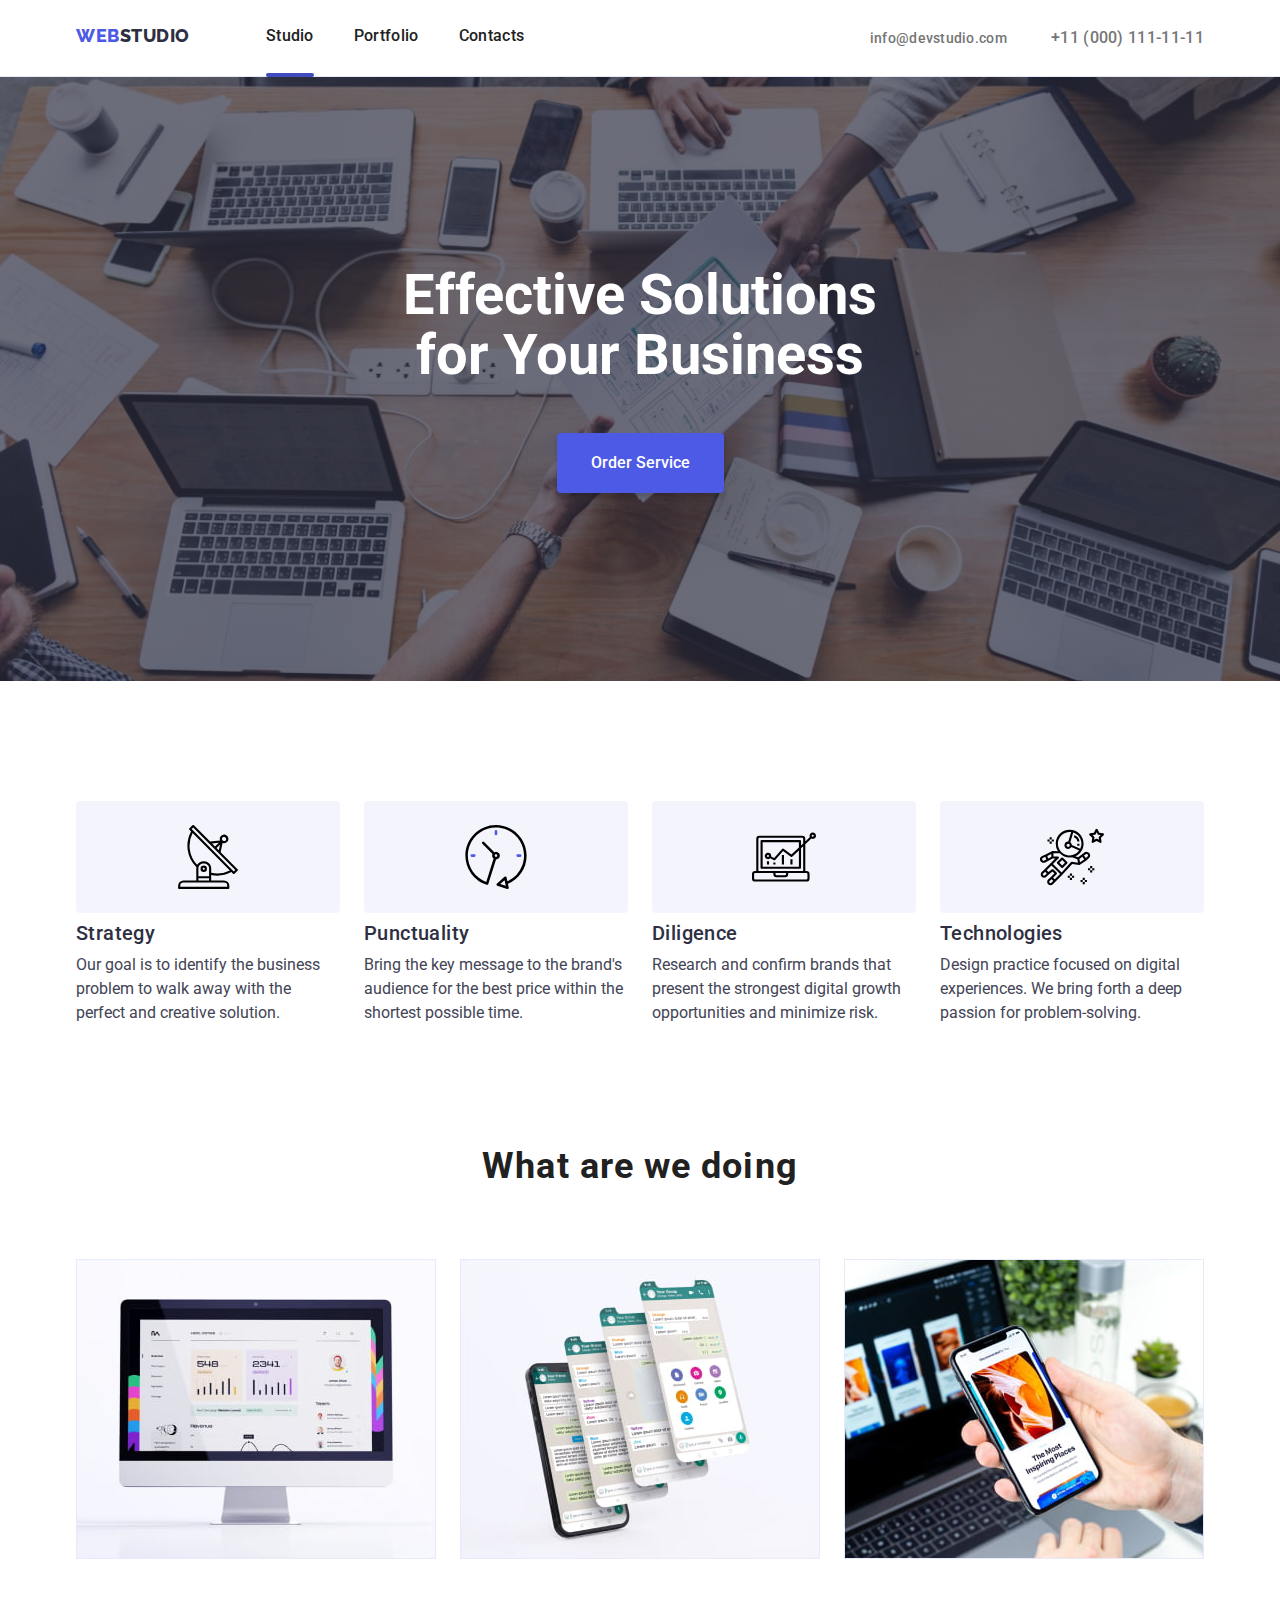
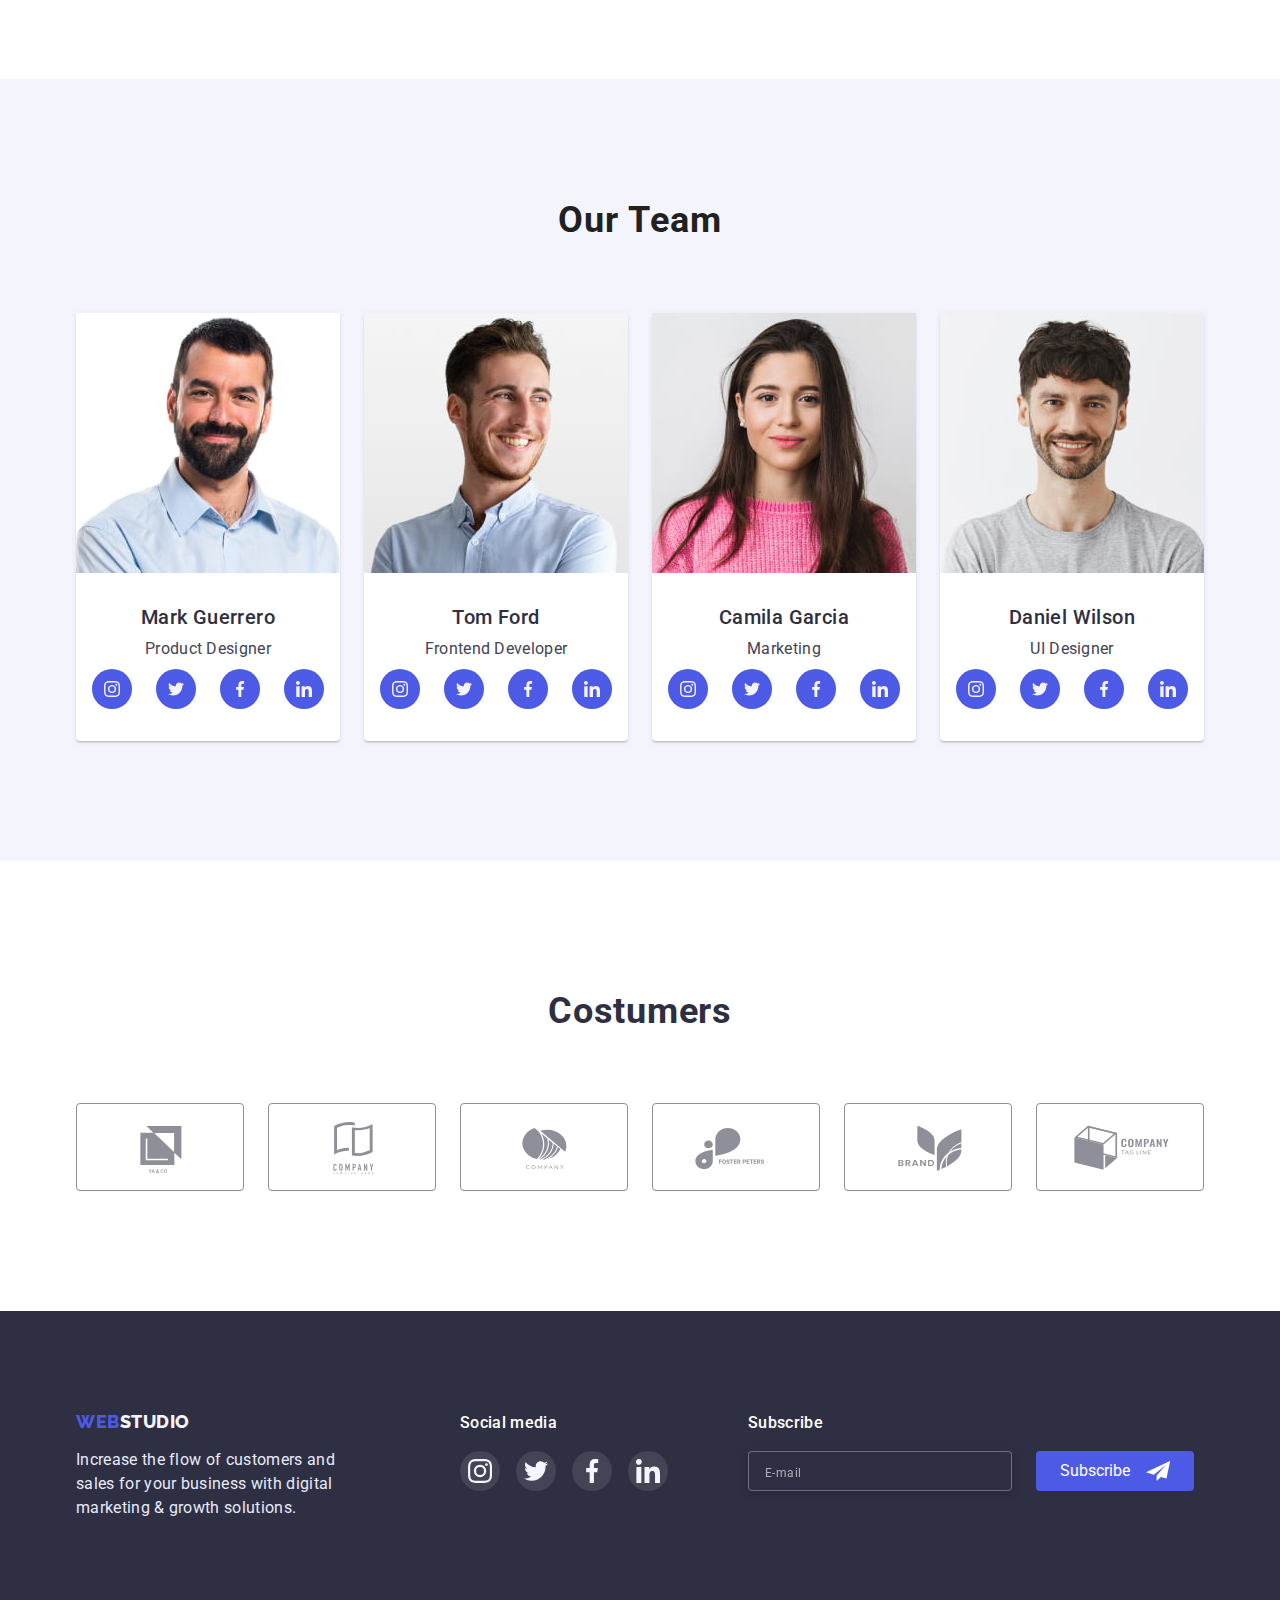
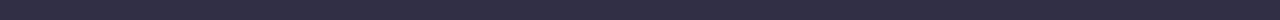
==== index.html @ 8c1a481a "feb20" ====
<!DOCTYPE html>
<html lang="en">
  <head>
    <meta charset="UTF-8" />
    <meta http-equiv="X-UA-Compatible" content="IE=edge" />
    <meta name="viewport" content="width=device-width, initial-scale=1.0" />
    <title>WebStudio</title>
    <link rel="preconnect" href="https://fonts.googleapis.com" />
    <link rel="preconnect" href="https://fonts.gstatic.com" crossorigin />
    <link
      href="https://fonts.googleapis.com/css2?family=Raleway:wght@800&family=Roboto:wght@400;500;700&display=swap"
      rel="stylesheet"
    />
    <link
      rel="stylesheet"
      href="https://cdnjs.cloudflare.com/ajax/libs/modern-normalize/1.1.0/modern-normalize.min.css"
    />
    <link rel="stylesheet" href="./css/style.css" />
  </head>

  <body class="page-body">
    <header class="page-header">
      <div class="container">
        <div class="header-fulllogo">
          <a href="./index.html" class="header-logo header-studio link"
            ><span class="header-logo header-web">Web</span>Studio</a
          >
        </div>
        <nav class="header-nav">
          <ul class="header-list list">
            <li class="header-list-item">
              <a
                href="./index.html"
                class="header-list-link header-link link header-active-link"
                >Studio</a
              >
            </li>
            <li class="header-list-item">
              <a
                class="header-list-link link header-active-link"
                href="./portfolio.html"
                >Portfolio</a
              >
            </li>
            <li class="header-list-item">
              <a href="#" class="header-list-link link header-active-link"
                >Contacts</a
              >
            </li>
          </ul>
        </nav>
        <div class="header-contacts">
          <a
            class="header-mail-link link header-active-link"
            href="mailto:info@devstudio.com"
            >info@devstudio.com</a
          >
          <a
            class="header-tel-link link header-active-link"
            href="tel:+10001111111"
            >+11 (000) 111-11-11</a
          >
        </div>
      </div>
    </header>
    <main>
      <section class="hero">
        <div class="container">
          <div class="hero-description">
            <h1 class="hero-title">Effective Solutions for Your Business</h1>
            <button data-modal-open class="hero-button button" type="button">
              Order Service
            </button>
          </div>
        </div>
      </section>
      <section class="advantage">
        <!--Нашi переваги-->
        <div class="container">
          <ul class="advantage-list list">
            <li class="advantage-list-item">
              <div class="advantage-svg">
                <svg class="advantage-icon" width="64" height="64">
                  <use href="./img/icons.svg#icon-antenna"></use>
                </svg>
              </div>
              <h3 class="advantage-title">Strategy</h3>
              <p class="advantage-text">
                Our goal is to identify the business problem to walk away with
                the perfect and creative solution.
              </p>
            </li>
            <li class="advantage-list-item">
              <div class="advantage-svg">
                <svg class="advantage-icon" width="64" height="64">
                  <use href="./img/icons.svg#icon-clock"></use>
                </svg>
              </div>
              <h3 class="advantage-title">Punctuality</h3>
              <p class="advantage-text">
                Bring the key message to the brand's audience for the best price
                within the shortest possible time.
              </p>
            </li>
            <li class="advantage-list-item">
              <div class="advantage-svg">
                <svg class="advantage-icon" width="64" height="64">
                  <use href="./img/icons.svg#icon-diagram"></use>
                </svg>
              </div>
              <h3 class="advantage-title">Diligence</h3>
              <p class="advantage-text">
                Research and confirm brands that present the strongest digital
                growth opportunities and minimize risk.
              </p>
            </li>
            <li class="advantage-list-item">
              <div class="advantage-svg">
                <svg class="advantage-icon" width="64" height="64">
                  <use href="./img/icons.svg#icon-astronaut"></use>
                </svg>
              </div>
              <h3 class="advantage-title">Technologies</h3>
              <p class="advantage-text">
                Design practice focused on digital experiences. We bring forth a
                deep passion for problem-solving.
              </p>
            </li>
          </ul>
        </div>
      </section>
      <section class="about">
        <div class="container">
          <h2 class="about-title">What are we doing</h2>
          <ul class="about-img-list list">
            <li class="about-img-item">
              <img class="img" src="./img/pc.jpg" alt="codding" width="360" />
            </li>
            <li class="about-img-item">
              <img
                class="img"
                src="./img/smartphones.jpg"
                alt="app"
                width="360"
              />
            </li>
            <li class="about-img-item">
              <img
                class="img"
                src="./img/devices.jpg"
                alt="graphic"
                width="360"
              />
            </li>
          </ul>
        </div>
      </section>
      <section class="team">
        <div class="container">
          <h2 class="team-title">Our Team</h2>
          <ul class="team-list list">
            <li class="team-list-item">
              <img class="img" src="./img/mark.jpg" alt="igor" width="264" />
              <div class="team-person">
                <h3 class="team-list-title">Mark Guerrero</h3>
                <p class="team-list-text">Product Designer</p>
                <ul class="social-icons list">
                  <li class="social-item">
                    <a href="" class="social-link link">
                      <svg class="social-icon" width="16" height="16">
                        <use href="./img/icons.svg#icon-instagram"></use>
                      </svg>
                    </a>
                  </li>
                  <li class="social-item">
                    <a href="" class="social-link link">
                      <svg class="social-icon" width="16" height="16">
                        <use href="./img/icons.svg#icon-twitter"></use>
                      </svg>
                    </a>
                  </li>
                  <li class="social-item">
                    <a href="" class="social-link link">
                      <svg class="social-icon" width="16" height="16">
                        <use href="./img/icons.svg#icon-facebook"></use>
                      </svg>
                    </a>
                  </li>
                  <li class="social-item">
                    <a href="" class="social-link link">
                      <svg class="social-icon" width="16" height="16">
                        <use href="./img/icons.svg#icon-linkedin"></use>
                      </svg>
                    </a>
                  </li>
                </ul>
              </div>
            </li>
            <li class="team-list-item">
              <img class="img" src="./img/tom.jpg" alt="olga" width="264" />
              <div class="team-person">
                <h3 class="team-list-title">Tom Ford</h3>
                <p class="team-list-text">Frontend Developer</p>
                <ul class="social-icons list">
                  <li class="social-item">
                    <a href="" class="social-link link">
                      <svg class="social-icon" width="16" height="16">
                        <use href="./img/icons.svg#icon-instagram"></use>
                      </svg>
                    </a>
                  </li>
                  <li class="social-item">
                    <a href="" class="social-link link">
                      <svg class="social-icon" width="16" height="16">
                        <use href="./img/icons.svg#icon-twitter"></use>
                      </svg>
                    </a>
                  </li>
                  <li class="social-item">
                    <a href="" class="social-link link">
                      <svg class="social-icon" width="16" height="16">
                        <use href="./img/icons.svg#icon-facebook"></use>
                      </svg>
                    </a>
                  </li>
                  <li class="social-item">
                    <a href="" class="social-link link">
                      <svg class="social-icon" width="16" height="16">
                        <use href="./img/icons.svg#icon-linkedin"></use>
                      </svg>
                    </a>
                  </li>
                </ul>
              </div>
            </li>
            <li class="team-list-item">
              <img
                class="img"
                src="./img/camila.jpg"
                alt="mikola"
                width="264"
              />
              <div class="team-person">
                <h3 class="team-list-title">Camila Garcia</h3>
                <p class="team-list-text">Marketing</p>
                <ul class="social-icons list">
                  <li class="social-item">
                    <a href="" class="social-link link">
                      <svg class="social-icon" width="16" height="16">
                        <use href="./img/icons.svg#icon-instagram"></use>
                      </svg>
                    </a>
                  </li>
                  <li class="social-item">
                    <a href="" class="social-link link">
                      <svg class="social-icon" width="16" height="16">
                        <use href="./img/icons.svg#icon-twitter"></use>
                      </svg>
                    </a>
                  </li>
                  <li class="social-item">
                    <a href="" class="social-link link">
                      <svg class="social-icon" width="16" height="16">
                        <use href="./img/icons.svg#icon-facebook"></use>
                      </svg>
                    </a>
                  </li>
                  <li class="social-item">
                    <a href="" class="social-link link">
                      <svg class="social-icon" width="16" height="16">
                        <use href="./img/icons.svg#icon-linkedin"></use>
                      </svg>
                    </a>
                  </li>
                </ul>
              </div>
            </li>
            <li class="team-list-item">
              <img
                class="img"
                src="./img/daniel.jpg"
                alt="mihaylo"
                width="264"
              />
              <div class="team-person">
                <h3 class="team-list-title">Daniel Wilson</h3>
                <p class="team-list-text">UI Designer</p>
                <ul class="social-icons list">
                  <li class="social-item">
                    <a href="" class="social-link link">
                      <svg class="social-icon" width="16" height="16">
                        <use href="./img/icons.svg#icon-instagram"></use>
                      </svg>
                    </a>
                  </li>
                  <li class="social-item">
                    <a href="" class="social-link link">
                      <svg class="social-icon" width="16" height="16">
                        <use href="./img/icons.svg#icon-twitter"></use>
                      </svg>
                    </a>
                  </li>
                  <li class="social-item">
                    <a href="" class="social-link link">
                      <svg class="social-icon" width="16" height="16">
                        <use href="./img/icons.svg#icon-facebook"></use>
                      </svg>
                    </a>
                  </li>
                  <li class="social-item">
                    <a href="" class="social-link link">
                      <svg class="social-icon" width="16" height="16">
                        <use href="./img/icons.svg#icon-linkedin"></use>
                      </svg>
                    </a>
                  </li>
                </ul>
              </div>
            </li>
          </ul>
        </div>
      </section>
      <section class="costumers">
        <div class="container">
          <h2 class="costumers-title">Costumers</h2>
          <ul class="costumers-list list">
            <li class="costumers-list-item">
              <a href="#" class="costumers-link link">
                <svg class="costumers-icon" width="104" height="56">
                  <use href="./img/icons.svg#icon-yaco"></use>
                </svg>
              </a>
            </li>
            <li class="costumers-list-item">
              <a href="#" class="costumers-link link">
                <svg class="costumers-icon" width="104" height="56">
                  <use href="./img/icons.svg#icon-companytaglinehere"></use>
                </svg>
              </a>
            </li>
            <li class="costumers-list-item">
              <a href="#" class="costumers-link link">
                <svg class="costumers-icon" width="104" height="56">
                  <use href="./img/icons.svg#icon-company"></use>
                </svg>
              </a>
            </li>
            <li class="costumers-list-item">
              <a href="#" class="costumers-link link">
                <svg class="costumers-icon" width="104" height="56">
                  <use href="./img/icons.svg#icon-fosterpeters"></use>
                </svg>
              </a>
            </li>
            <li class="costumers-list-item">
              <a href="#" class="costumers-link link">
                <svg class="costumers-icon" width="104" height="56">
                  <use href="./img/icons.svg#icon-brand"></use>
                </svg>
              </a>
            </li>
            <li class="costumers-list-item">
              <a href="#" class="costumers-link link">
                <svg class="costumers-icon" width="104" height="56">
                  <use href="./img/icons.svg#icon-companytagline"></use>
                </svg>
              </a>
            </li>
          </ul>
        </div>
      </section>
    </main>
    <footer class="page-footer">
      <div class="container footer-flex">
        <div class="footer-description">
          <a class="footer-logo footer-studio link" href="./index.html"
            ><span class="footer-logo footer-web link">Web</span>Studio</a
          >
          <p class="footer-tagline">
            Increase the flow of customers and sales for your business with
            digital marketing & growth solutions.
          </p>
        </div>
        <div class="footer-social">
          <h3 class="footer-social-tagline">Social media</h3>
          <ul class="footer-social-list list">
            <li class="footer-social-item">
              <a href="#" class="footer-social-link link">
                <svg class="footer-social-icon" width="24" height="24">
                  <use href="./img/icons.svg#icon-instagram"></use>
                </svg>
              </a>
            </li>
            <li class="footer-social-item">
              <a href="#" class="footer-social-link link">
                <svg class="footer-social-icon" width="24" height="24">
                  <use href="./img/icons.svg#icon-twitter"></use>
                </svg>
              </a>
            </li>
            <li class="footer-social-item">
              <a href="#" class="footer-social-link link">
                <svg class="footer-social-icon" width="24" height="24">
                  <use href="./img/icons.svg#icon-facebook"></use>
                </svg>
              </a>
            </li>
            <li class="footer-social-item">
              <a href="#" class="footer-social-link link">
                <svg class="footer-social-icon" width="24" height="24">
                  <use href="./img/icons.svg#icon-linkedin"></use>
                </svg>
              </a>
            </li>
          </ul>
        </div>
        <div class="footer-main-subscribe">
          <h2 class="footer-subscribe">Subscribe</h2>
          <form class="modal-subscribe">
            <div class="subscribe">
              <input
                type="text"
                class="online-input"
                name="user-subscribe"
                placeholder="E-mail"
              />
              <button class="subscribe-button" type="submit">
                Subscribe
                <svg class="subscribe-pic" width="24" height="24">
                  <use href="./img/icons.svg#icon-send"></use>
                </svg>
              </button>
            </div>
          </form>
        </div>
      </div>
    </footer>
    <div class="backdrop is-hidden" data-modal>
      <div class="modal">
        <button class="modal-close" data-modal-close type="button">
          <svg class="modal-close-icon" width="8" height="8">
            <use href="/img/icons.svg#icon-close"></use>
          </svg>
        </button>
        <p class="modal-title">Leave your contacts and we will call you back</p>
        <form class="modal-form">
          <div class="modal-field">
            <label class="modal-input-text" for="user-name">Name</label>
            <div class="input-wrap">
              <input
                type="name"
                class="modal-input"
                name="user-name"
                id="user-name"
                required
              />
              <svg class="modal-input-icon" width="18" height="18">
                <use href="./img/icons.svg#icon-person"></use>
              </svg>
            </div>
          </div>
          <div class="modal-field">
            <label for="user-tel" class="modal-input-text">Phone</label>
            <div class="input-wrap">
              <input
                type="tel"
                class="modal-input"
                id="user-tel"
                name="user-tel"
                required
              />
              <svg class="modal-input-icon" width="18" height="24">
                <use href="./img/icons.svg#icon-phone"></use>
              </svg>
            </div>
          </div>
          <div class="modal-field">
            <label for="user-email" class="modal-input-text">Email</label>
            <div class="input-wrap">
              <input
                type="email"
                class="modal-input"
                id="user-email"
                name="user-email"
                required
              />
              <svg class="modal-input-icon" width="18" height="24">
                <use href="./img/icons.svg#icon-email"></use>
              </svg>
            </div>
          </div>
          <div class="modal-field">
            <label for="user-text" class="modal-input-text">Comment</label>
            <textarea
              name="user-text"
              id="user-text"
              placeholder="text input"
              class="modal-coment"
            ></textarea>
          </div>
          <div class="modal-field">
            <input
              class="modal-check visually-hidden"
              id="policy"
              name="policy"
              type="checkbox"
              value="true"
              required
            />
            <label for="policy" class="check-text">
              <span>
                <svg class="check-icon" width="10" height="8">
                  <use href="./img/icons.svg#icon-click"></use>
                </svg>
              </span>
              I accept the terms and conditions of the
              <a class="privacy-policy" href=""> Privacy Policy</a>
            </label>
          </div>
          <button class="submit" type="submit">Send</button>
        </form>
      </div>
    </div>
    <script src="./js/modal.js"></script>
  </body>
</html>
---- css/style.css ----
/* General styles */
.container {
  width: 1158px;
  margin: 0 auto;
  padding: 0 15px;
}

h1,
h2,
h3,
p {
  margin: 0px;
}

:root {
  --brand-color: #757575;
  --twice-color: #212121;
  --triple-color: #2e2f42;
  --fourth-color: #8e8f99;
  --border-color: #e7e9fc;
  --specific-ident: 120px;
  --determined-ident: 24px;
  --main-color: #f4f4fd;
  --blue-color: #4d5ae5;
  --darkblue-color: #404bbf;
  --white-color: #ffffff;
  --timing-function: cubic-bezier(0.4, 0, 0.2, 1);
}

.link {
  text-decoration: none;
}

.list {
  list-style: none;
  padding-left: 0;
  margin: 0;
}

.img {
  max-width: 100%;
  height: auto;
  display: block;
}

body {
  font-family: "Roboto";
  background: var(--white-color);
  color: var(--brand-color);
}

/* header styles */
.page-header {
  border-bottom: 1px solid var(--border-color);
}

.page-header .container {
  display: flex;
  align-items: center;
}

.page-header .header-fulllogo {
  margin-right: 76px;
  padding-top: 24px;
  padding-bottom: 28px;
}

.header-list {
  display: flex;
  padding-top: 24px;
  padding-bottom: 28px;
}

.header-list .header-list-item:not(:first-child) {
  margin-left: 40px;
}

.header-contacts {
  margin-left: auto;
}

.header-logo {
  font-family: "Raleway";
  font-weight: 800;
  font-size: 18px;
  line-height: 24px;
  display: flex;
  align-items: center;
  letter-spacing: 0.03em;
  text-transform: uppercase;
}

.header-link {
  position: relative;
  padding-top: 24px;
  padding-bottom: 28px;
}

.header-link::after {
  position: absolute;
  content: "";
  display: block;
  left: 0;
  bottom: -4px;
  width: 100%;
  height: 4px;
  background-color: var(--darkblue-color);
  border-radius: 2px;
}

.header-web {
  color: var(--blue-color);
}

.header-studio {
  color: var(--triple-color);
}

.header-active-link:hover,
.header-active-link:focus {
  color: var(--darkblue-color);
  transition: color 250ms var(--timing-function);
}

.header-list-link {
  font-weight: 500;
  font-size: 16px;
  line-height: 24px;
  letter-spacing: 0.02em;
  color: var(--twice-color);
  padding-top: 24px;
  padding-bottom: 28px;
}

.header-mail-link {
  font-weight: 500;
  font-size: 14px;
  line-height: 16px;
  letter-spacing: 0.02em;
  color: var(--brand-color);
  padding-top: 24px;
  padding-bottom: 28px;
}

.header-tel-link {
  font-weight: 500;
  font-size: 16px;
  line-height: 24px;
  letter-spacing: 0.02em;
  color: var(--brand-color);
  margin-left: 40px;
  padding-top: 24px;
  padding-bottom: 28px;
}

/* hero styles */
.hero {
  background: var(--triple-color);
  padding-top: 188px;
  padding-bottom: 188px;
  margin-left: auto;
  margin-right: auto;
  background-image: linear-gradient(
      rgba(46, 47, 66, 0.7),
      rgba(46, 47, 66, 0.7)
    ),
    url(../img/hero.jpg);
  background-repeat: no-repeat;
  max-width: 1440px;
  background-position: center;
  background-size: cover;
}

.hero .container {
  display: flex;
  justify-content: center;
}

.button {
  font-weight: 500;
  font-size: 16px;
  line-height: 24px;
  display: flex;
  align-items: center;
}

.hero-button {
  background: var(--blue-color);
  box-shadow: 0px 4px 4px rgba(0, 0, 0, 0.15);
  border-radius: 4px;
  color: var(--white-color);
  cursor: pointer;
  padding: 16px 32px;
  margin: auto auto;
  border-color: transparent;
}

.hero-button:hover,
.hero-button:focus {
  background-color: var(--darkblue-color);
  transition: color 250ms var(--timing-function);
}

.hero-title {
  font-weight: 700;
  font-size: 56px;
  line-height: 60px;
  text-align: center;
  color: var(--white-color);
  margin-bottom: 48px;
  width: 496px;
}

/* Modal */
.backdrop {
  position: fixed;
  top: 0;
  width: 100%;
  height: 100%;
  background-color: rgba(46, 47, 66, 0.4);
  transition: opacity 250ms var(--timing-function),
    visibility 250ms var(--timing-function);
}
.is-hidden {
  opacity: 0;
  visibility: hidden;
  pointer-events: none;
}

.visually-hidden {
  position: absolute;
  width: 1px;
  height: 1px;
  margin: -1px;
  border: 0;
  padding: 0;
  white-space: nowrap;
  clip-path: inset(100%);
  clip: rect(0 0 0 0);
  overflow: hidden;
}

.modal {
  position: absolute;
  left: 50%;
  top: 50%;
  transform: translate(-50%, -50%) scale(1) rotate(0);
  width: 408px;
  min-height: 576px;
  background-color: #fcfcfc;
  border-radius: 4px;
  padding: 24px;
  box-shadow: 0px 1px 1px rgba(0, 0, 0, 0.14), 0px 1px 3px rgba(0, 0, 0, 0.12),
    0px 2px 1px rgba(0, 0, 0, 0.2);
  transition: transform 250ms var(--timing-function);
}

.backdrop.is-hidden .modal {
  transform: translate(-50%, -50%) scale(0) rotate(90deg);
}

.modal-close {
  width: 24px;
  height: 24px;
  background-color: var(--border-color);
  border: 1px solid rgba(0, 0, 0, 0.1);
  border-radius: 50%;
  display: block;
  margin-left: auto;
  transition: color 250ms var(--timing-function),
    background-color 250ms var(--timing-function);
  margin-bottom: 24px;
}

.modal-close-icon {
  margin: auto;
  display: block;
  justify-content: center;
}

.modal-close:is(:hover, :focus) {
  border-color: var(--darkblue-color);
  background-color: var(--darkblue-color);
}

.modal-close:is(:hover, :focus) .modal-close-icon {
  transition: transform 250ms var(--timing-function);
  fill: var(--white-color);
}

.input-wrap {
  position: relative;
  display: flex;
  left: auto;
}

.modal-field {
  margin-bottom: 8px;
}

.modal-title {
  font-weight: 500;
  line-height: 1.5;
  font-size: 16px;
  color: #2e2f42;
  text-align: center;
  margin-bottom: 14px;
}

.modal-input {
  width: 100%;
  height: 40px;
  border: 1px solid rgba(33, 33, 33, 0.2);
  border-radius: 4px;
  outline: transparent;
  padding-left: 38px;
}

.modal-input:focus,
.modal-coment:focus {
  border-color: var(--blue-color);
  transition: border-color 250ms var(--timing-function);
}

.modal-input:focus + .modal-input-icon {
  fill: var(--darkblue-color);
  transition: fill 250ms var(--timing-function);
}

.modal-input-icon {
  margin-left: 16px;
  position: absolute;
  /* left: 16; */
  top: 50%;
  transform: translateY(-50%);
  color: var(--triple-color);
}

.modal-input-text span,
.modal-input-text {
  margin-bottom: 4px;
  display: block;
  font-size: 12px;
  line-height: 16px;
  letter-spacing: 0.04em;
  color: var(--fourth-color);
}

.modal-coment {
  width: 100%;
  height: 120px;
  border: 1px solid rgba(33, 33, 33, 0.2);
  border-radius: 4px;
  resize: none;
  outline: transparent;
  padding: 8px 16px;
  resize: none;
  /* color: rgba(117, 117, 117, 0.5); */
}

.modal-input-icon {
  margin-left: 16px;
  position: absolute;
  /* left: 16; */
  top: 50%;
  transform: translateY(-50%);
  color: var(--triple-color);
}

.modal-input-text span,
.modal-input-text {
  margin-bottom: 4px;
  display: block;
  font-size: 12px;
  line-height: 16px;
  letter-spacing: 0.04em;
  color: var(--fourth-color);
}

.modal-coment {
  width: 100%;
  height: 120px;
  border: 1px solid rgba(33, 33, 33, 0.2);
  border-radius: 4px;
  resize: none;
  outline: transparent;
  padding: 8px 16px;
  resize: none;
  color: rgba(117, 117, 117, 0.5);
}

.modal-check:checked + .check-text span {
  background: var(--darkblue-color);
  border: 1.25px solid var(--darkblue-color);
  border-radius: 2px;
  fill: var(--white-color);
}

.check-text {
  display: flex;
  position: relative;
  align-items: center;
  font-size: 12px;
  line-height: 1.33;
  letter-spacing: 0.04em;
  color: var(--brand-color);
  margin-bottom: 24px;
}

.online-input::placeholder {
  font-style: normal;
  font-weight: 400;
  font-size: 12px;
  /* justify-content: center; */
  /* align-items: center; */
  line-height: 1.33;
  letter-spacing: 0.04em;
  color: rgba(255, 255, 255, 0.6);
}

.check-text span {
  display: flex;
  align-items: center;
  justify-content: center;
  width: 16px;
  height: 16px;
  border: 1.25px solid var(--triple-color);
  border-radius: 2px;
  margin-right: 8px;
  transition: background-color 250ms var(--timing-function);
  fill: transparent;
}

.privacy-policy {
  color: var(--blue-color);
  margin-left: 3px;
}

.submit {
  display: flex;
  align-items: center;
  justify-content: center;
  margin-left: auto;
  margin-right: auto;
  background: var(--blue-color);
  border-color: var(--blue-color);
  box-shadow: 0px 4px 4px rgba(0, 0, 0, 0.15);
  border-radius: 4px;
  color: var(--white-color);
  width: 169px;
  height: 56px;
}

.submit:is(:hover, :focus),
.subscribe-button:is(:hover, :focus) {
  background: var(--darkblue-color);
  border-color: var(--darkblue-color);
  transition: background-color 250ms var(--timing-function);
}

/* Gallery styles */
.gallery {
  padding-bottom: var(--specific-ident);
  padding-top: 96px;
}

.gallery-list {
  display: flex;
  margin-bottom: 72px;
  justify-content: center;
}

.gallery-list-item {
  margin-right: 24px;
}

.gallery-list-item:last-child {
  margin-right: 0;
}

.gallery-list-button {
  color: var(--blue-color);
  font-family: inherit;
  background: var(--main-color);
  border: 1px solid var(--border-color);
  border-radius: 4px;
  cursor: pointer;
  line-height: 1.5;
  padding: 12px 24px;
  border-color: transparent;
}

.gallery-link:hover .product-text {
  transform: translatey(0%);
}

.product {
  position: relative;
  overflow: hidden;
}

.product-text {
  position: absolute;
  top: 0;
  left: 0;
  font-size: 16px;
  line-height: 24px;
  color: var(--main-color);
  background-color: var(--blue-color);
  padding-left: 32px;
  padding-right: 32px;
  padding-top: 40px;
  height: 100%;
  transform: translatey(100%);
  transition: transform 250ms var(--timing-function);
}

.gallery-list-img {
  display: flex;
  flex-wrap: wrap;
}

.gallery-list-img-item {
  width: 360px;
  margin-right: var(--determined-ident);
  margin-bottom: 48px;
}

.gallery-list-img-item:hover,
.advantage-list-item:focus {
  box-shadow: 0px 1px 6px rgba(46, 47, 66, 0.08),
    0px 1px 1px rgba(46, 47, 66, 0.16), 0px 2px 1px rgba(46, 47, 66, 0.08);
  transition: color 250ms var(--timing-function);
}
.gallery-list-description {
  padding: 32px 0;
  border: 1px solid var(--border-color);
  border-top: none;
}

.gallery-list-img-item:nth-child(3n) {
  margin-right: 0;
}

.gallery-list-img-item:nth-last-child(-n + 3) {
  margin-bottom: 0;
}

.gallery-list-button:hover,
.gallery-list-button:focus {
  background-color: var(--darkblue-color);
  color: var(--white-color);
  background: var(--darkblue-color);
  box-shadow: 0px 3px 1px rgba(0, 0, 0, 0.1), 0px 2px 1px rgba(0, 0, 0, 0.08),
    0px 2px 2px rgba(0, 0, 0, 0.12);
  border-radius: 4px;
  transition: color 250ms var(--timing-function);
}

.gallery-list-title {
  font-weight: 500;
  font-size: 20px;
  line-height: 24px;
  letter-spacing: 0.02em;
  color: var(--twice-color);
  padding-left: 16px;
  margin-bottom: 8px;
}

.gallery-list-text {
  font-weight: 400;
  font-size: 16px;
  line-height: 24px;
  letter-spacing: 0.02em;
  color: var(--brand-color);
  padding-left: 16px;
}

/* Advantage styles */
.advantage {
  padding: var(--specific-ident) 0;
}

.advantage .advantage-list {
  display: flex;
  align-items: flex-start;
}

.advantage-list-item {
  margin-right: var(--determined-ident);
}

.advantage-list-item:last-child {
  margin-right: 0;
}

.advantage-svg {
  display: flex;
  align-items: center;
  justify-content: center;
  width: 264px;
  height: 112px;
  background: var(--main-color);
  border-radius: 4px;
  margin-bottom: 8px;
}

.advantage-link {
  background: var(--main-color);
  border-radius: 4px;
}

.advantage-title {
  font-weight: 500;
  font-size: 20px;
  line-height: 24px;
  letter-spacing: 0.02em;
  color: var(--triple-color);
}

.advantage-text {
  font-weight: 400;
  font-size: 16px;
  line-height: 24px;
  color: #434455;
  margin-top: 8px;
}

/* About styles */
.about .about-img-list {
  display: flex;
}
.about-img-list {
  gap: var(--determined-ident);
}

.about {
  padding-bottom: var(--specific-ident);
}

.about-title {
  font-weight: 700;
  font-size: 36px;
  line-height: 42px;
  text-align: center;
  letter-spacing: 0.03em;
  color: var(--twice-color);
  padding-bottom: 72px;
}

/* Team styles */
.team-list .social-item {
  width: 40px;
  height: 40px;
  margin-right: 24px;
}

.team-list .social-link {
  width: 100%;
  height: 100%;
  display: flex;
  align-items: center;
  justify-content: center;
  background-color: var(--blue-color);
  border-radius: 50%;
}

.team-list .social-link:hover,
.team-list .social-link:focus {
  background-color: var(--darkblue-color);
  transition: color 250ms var(--timing-function);
}

.team-list .social-item:last-child {
  margin-right: 0;
}

.team-list .social-icons {
  display: flex;
  justify-content: center;
  margin-top: 8px;
}

.team-list .social-icon {
  fill: var(--main-color);
}

.team .team-list {
  display: flex;
}

.team-list {
  gap: var(--determined-ident);
}

.team-person {
  padding: 32px 16px;
}

.team {
  background-color: var(--main-color);
  padding-bottom: var(--specific-ident);
  padding-top: var(--specific-ident);
}

.team-list-item {
  background: var(--white-color);
  box-shadow: 0px 1px 6px rgba(46, 47, 66, 0.08),
    0px 1px 1px rgba(46, 47, 66, 0.16), 0px 2px 1px rgba(46, 47, 66, 0.08);
  border-radius: 0px 0px 4px 4px;
}

.team-title {
  font-weight: 700;
  font-size: 36px;
  line-height: 42px;
  text-align: center;
  letter-spacing: 0.03em;
  color: var(--twice-color);
  padding-bottom: 72px;
}

.team-list-title {
  font-weight: 500;
  font-size: 20px;
  line-height: 24px;
  text-align: center;
  letter-spacing: 0.02em;
  color: var(--triple-color);
  margin-bottom: 8px;
}

.team-list-text {
  font-weight: 400;
  font-size: 16px;
  line-height: 24px;
  text-align: center;
  letter-spacing: 0.02em;
  color: #434455;
}

/* Costumers */
.costumers {
  padding-top: 130px;
  padding-bottom: var(--specific-ident);
}

.costumers-title {
  font-weight: 700;
  font-size: 36px;
  line-height: 40px;
  text-align: center;
  letter-spacing: 0.02em;
  text-transform: capitalize;
  color: var(--triple-color);
  margin-bottom: 72px;
}
.costumers-list {
  display: flex;
  justify-content: center;
}

.costumers-list .costumers-list-item {
  width: 168px;
  height: 88px;
  margin-right: 24px;
}

.costumers-list .costumers-link {
  width: 100%;
  height: 100%;
  display: flex;
  align-items: center;
  justify-content: center;
  border: 1px solid var(--fourth-color);
  border-radius: 4px;
}

.costumers-link:hover,
.costumers-link:focus {
  border: 1px solid var(--darkblue-color);
  border-radius: 4px;
  transition: color 250ms var(--timing-function);
}

.costumers-list .costumers-icon {
  fill: var(--fourth-color);
}

.costumers-link:is(:hover, :focus) .costumers-icon {
  fill: var(--darkblue-color);
  transition: color 250ms var(--timing-function);
}

.costumers-list .costumers-list-item:last-child {
  margin-right: 0;
}

/* Footer styles */
.page-footer {
  background-color: var(--triple-color);
  padding-top: 100px;
  padding-bottom: 100px;
}

.footer-flex {
  display: flex;
  align-items: baseline;
}

.footer-description {
  display: flex;
  margin-right: 120px;
  flex-direction: column;
}

.footer-logo {
  font-family: "Raleway";
  font-weight: 800;
  font-size: 18px;
  line-height: 21px;
  display: flex;
  align-items: center;
  letter-spacing: 0.03em;
  text-transform: uppercase;
}

.footer-web {
  color: var(--blue-color);
}

.footer-studio {
  color: var(--main-color);
}

.footer-tagline {
  font-weight: 400;
  font-size: 16px;
  line-height: 24px;
  letter-spacing: 0.02em;
  color: var(--border-color);
  margin-top: 16px;
  width: 264px;
}

.footer-social-tagline {
  font-weight: 500;
  font-size: 16px;
  line-height: 24px;
  letter-spacing: 0.02em;
  color: var(--white-color);
}

.footer-social-list .footer-social-item {
  width: 40px;
  height: 40px;
  margin-right: 16px;
  margin-top: 16px;
}

.footer-social .footer-social-list {
  display: flex;
}

.footer-social-list .footer-social-link {
  width: 100%;
  height: 100%;
  display: flex;
  align-items: center;
  justify-content: center;
  background-color: rgba(255, 255, 255, 0.1);
  border-radius: 50%;
}

.footer-social-list .footer-social-item:last-child {
  margin-right: 0;
}

.footer-social-list .footer-social-icon {
  fill: var(--main-color);
  transition: color 250ms var(--timing-function);
}

.footer-social-list .footer-social-link:hover,
.footer-social-list .footer-social-link:focus {
  background-color: #31d0aa;
  transition: color 250ms var(--timing-function);
}

.subscribe-pic {
  fill: var(--white-color);
}

.online-input::placeholder {
  font-size: 12px;
  line-height: 2;
  display: flex;
  justify-content: center;
  align-items: center;
  letter-spacing: 0.04em;
  color: rgba(255, 255, 255, 0.6);
}

.online-input {
  justify-content: center;
  align-items: center;
  padding-left: 16px;
  height: 40px;
  width: 264px;
  color: var(--white-color);
  background: var(--triple-color);
  display: flex;
  box-sizing: border-box;
  border: 1px solid rgba(255, 255, 255, 0.3);
  filter: drop-shadow(0px 4px 4px rgba(0, 0, 0, 0.15));
  border-radius: 4px;
  font-weight: 500;
  font-size: 16px;
  line-height: 2;
}

.footer-subscribe {
  letter-spacing: 0.02em;
  color: var(--white-color);
  font-weight: 500;
  font-size: 16px;
  letter-spacing: 0.02em;
  line-height: 24px;
  color: var(--white-color);
}

.subscribe {
  display: flex;
  margin-top: 16px;
}

.footer-main-subscribe {
  margin-left: 80px;
  display: flex;
  flex-direction: column;
}

.subscribe-button {
  height: 40px;
  margin-left: 24px;
  display: flex;
  flex-direction: row;
  justify-content: center;
  align-items: center;
  padding: 8px 24px;
  gap: 16px;
  color: var(--white-color);
  background: var(--blue-color);
  border-radius: 4px;
  border: none;
}
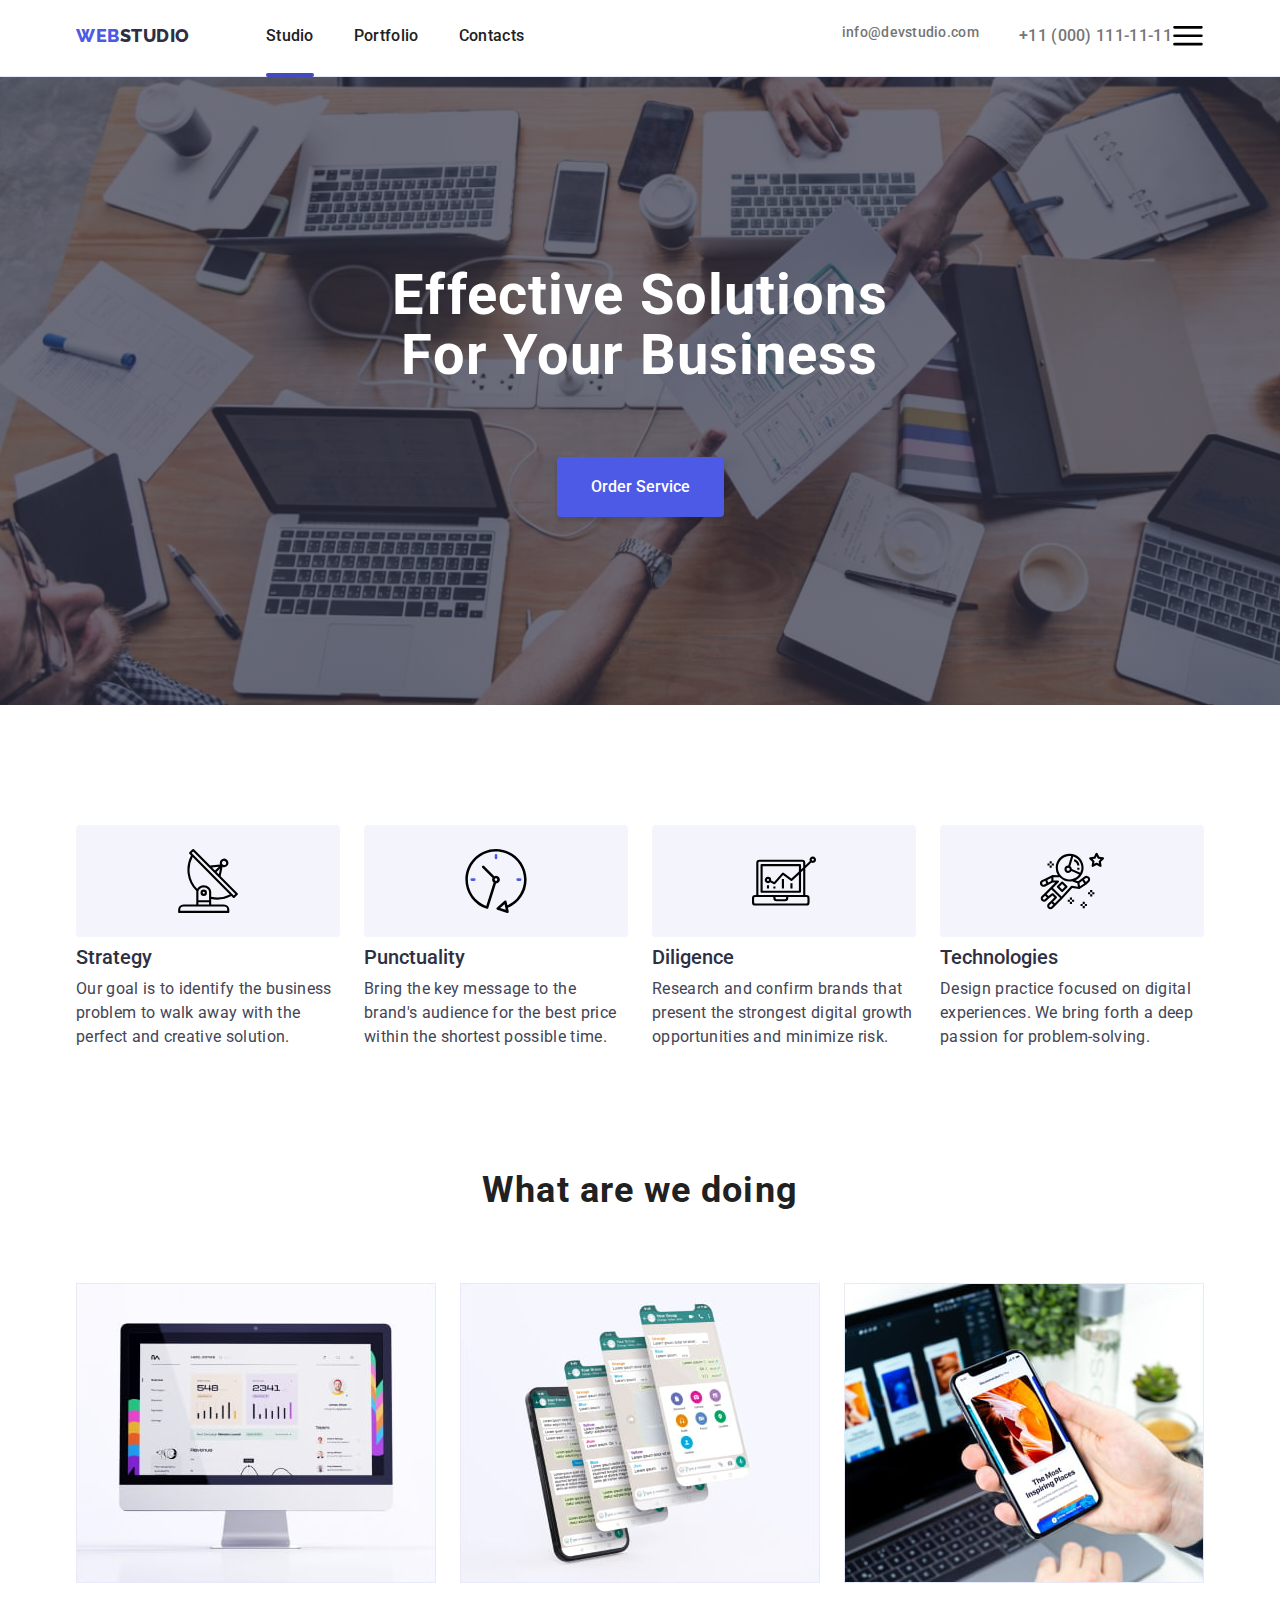
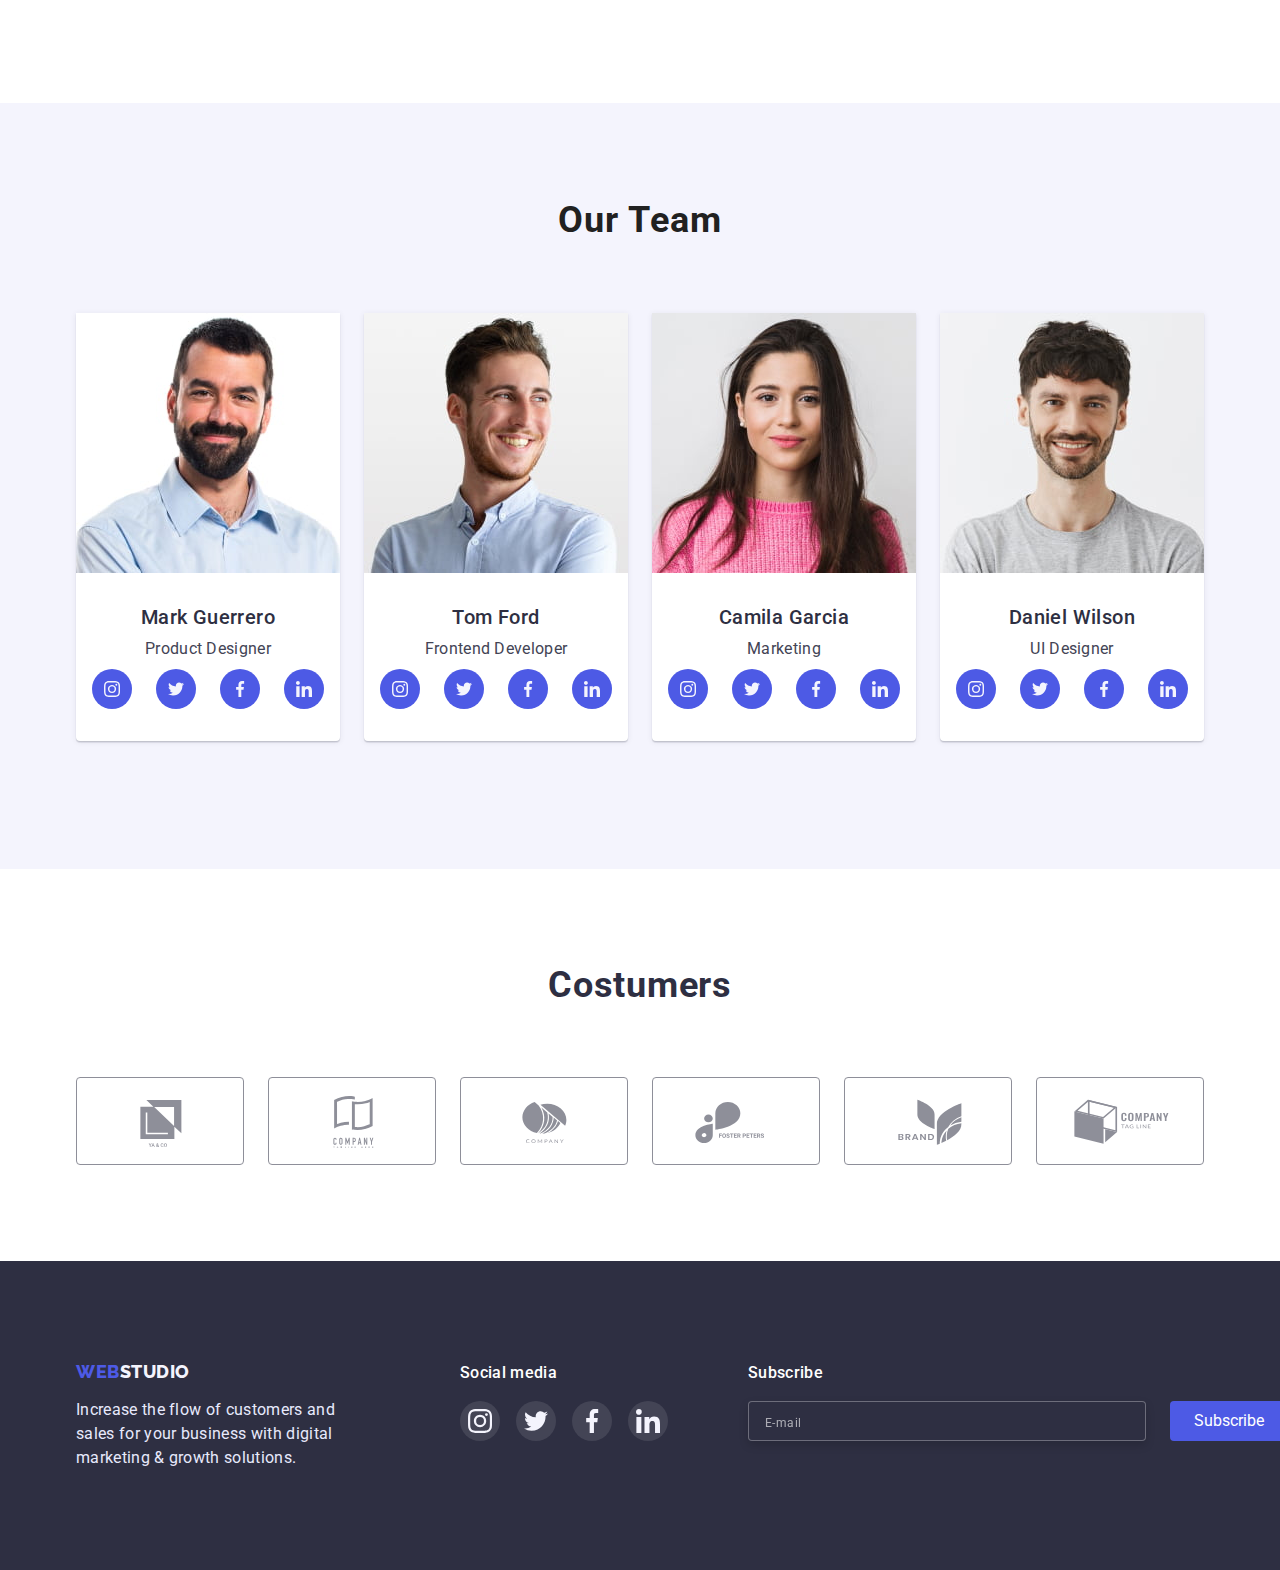
==== commit da9984d3: "work7" ====
--- a/index.html
+++ b/index.html
@@ -16,11 +16,14 @@
       href="https://cdnjs.cloudflare.com/ajax/libs/modern-normalize/1.1.0/modern-normalize.min.css"
     />
     <link rel="stylesheet" href="./css/style.css" />
+    <link rel="stylesheet" href="./css/mobile.css" />
+    <link rel="stylesheet" href="./css/tablet.css" />
+    <link rel="stylesheet" href="./css/desktop.css" />
   </head>
 
   <body class="page-body">
     <header class="page-header">
-      <div class="container">
+      <div class="container container-header">
         <div class="header-fulllogo">
           <a href="./index.html" class="header-logo header-studio link"
             ><span class="header-logo header-web">Web</span>Studio</a
@@ -61,6 +64,81 @@
             >+11 (000) 111-11-11</a
           >
         </div>
+        <button type="button" data-menu-open class="mobile-menu-open">
+          <svg class="menu-open-btn" width="30" height="20">
+            <use href="./img/icons.svg#icon-burger"></use>
+          </svg>
+        </button>
+      </div>
+      <div class="mobile-menu is-hidden" data-menu>
+        <button type="button" data-menu-close class="btn-close-mobile">
+          <svg class="menu-close-icon" width="8" height="8">
+            <use href="./img/icons.svg#icon-close-menu"></use>
+          </svg>
+        </button>
+        <nav>
+          <ul class="list-mobile-menu list">
+            <li class="mobile-menu-item">
+              <a class="mobile-menu-link link current" href="">Studio</a>
+            </li>
+            <li class="mobile-menu-item">
+              <a class="mobile-menu-link link" href="./portfolio.html"
+                >Portfolio</a
+              >
+            </li>
+            <li class="mobile-menu-item">
+              <a class="mobile-menu-link link" href="">Contacts</a>
+            </li>
+          </ul>
+        </nav>
+        <div class="mobile-contacts">
+          <address>
+            <ul class="mobile-menu-contacts list">
+              <li class="mobile-menu-contacts">
+                <a class="mobile-phone-number link" href="tel:+110001111111"
+                  >+11 (000) 111-11-11</a
+                >
+              </li>
+              <li class="mobile-menu-contacts">
+                <a
+                  class="mobile-contact-mail link"
+                  href="mailto:info@devstudio.com"
+                  >info@devstudio.com</a
+                >
+              </li>
+            </ul>
+          </address>
+          <ul class="mobile-social-list list">
+            <li class="mobile-social-item">
+              <a href="" class="mobile-social-link link">
+                <svg class="mobile-social-icon" width="20" height="20">
+                  <use href="./img/icons.svg#icon-instagram"></use>
+                </svg>
+              </a>
+            </li>
+            <li class="mobile-social-item">
+              <a href="" class="mobile-social-link link">
+                <svg class="mobile-social-icon" width="20" height="20">
+                  <use href="./img/icons.svg#icon-twitter"></use>
+                </svg>
+              </a>
+            </li>
+            <li class="mobile-social-item">
+              <a href="" class="mobile-social-link link">
+                <svg class="mobile-social-icon" width="20" height="20">
+                  <use href="./img/icons.svg#icon-facebook"></use>
+                </svg>
+              </a>
+            </li>
+            <li class="mobile-social-item">
+              <a href="" class="mobile-social-link link">
+                <svg class="mobile-social-icon" width="20" height="20">
+                  <use href="./img/icons.svg#icon-linkedin"></use>
+                </svg>
+              </a>
+            </li>
+          </ul>
+        </div>
       </div>
     </header>
     <main>
@@ -75,7 +153,6 @@
         </div>
       </section>
       <section class="advantage">
-        <!--Нашi переваги-->
         <div class="container">
           <ul class="advantage-list list">
             <li class="advantage-list-item">
@@ -134,10 +211,17 @@
           <h2 class="about-title">What are we doing</h2>
           <ul class="about-img-list list">
             <li class="about-img-item">
-              <img class="img" src="./img/pc.jpg" alt="codding" width="360" />
+              <img
+                class="img"
+                srcset="./img/pc.jpg 1x, ./img/pc-2x.jpg 2x"
+                src="./img/pc.jpg"
+                alt="codding"
+                width="360"
+              />
             </li>
             <li class="about-img-item">
               <img
+                srcset="./img/smartphones.jpg 1x, ./img/smartphones-2x.jpg 2x"
                 class="img"
                 src="./img/smartphones.jpg"
                 alt="app"
@@ -146,6 +230,7 @@
             </li>
             <li class="about-img-item">
               <img
+                srcset="./img/devices.jpg 1x, ./img/devices-2x.jpg 2x"
                 class="img"
                 src="./img/devices.jpg"
                 alt="graphic"
@@ -160,7 +245,13 @@
           <h2 class="team-title">Our Team</h2>
           <ul class="team-list list">
             <li class="team-list-item">
-              <img class="img" src="./img/mark.jpg" alt="igor" width="264" />
+              <img
+                class="img"
+                srcset="./img/mark.jpg 1x, ./img/mark-2x.jpg 2x"
+                src="./img/mark.jpg"
+                alt="mark"
+                width="264"
+              />
               <div class="team-person">
                 <h3 class="team-list-title">Mark Guerrero</h3>
                 <p class="team-list-text">Product Designer</p>
@@ -197,7 +288,13 @@
               </div>
             </li>
             <li class="team-list-item">
-              <img class="img" src="./img/tom.jpg" alt="olga" width="264" />
+              <img
+                class="img"
+                srcset="./img/tom.jpg 1x, ./img/tom-2x.jpg 2x"
+                src="./img/tom.jpg"
+                alt="tom"
+                width="264"
+              />
               <div class="team-person">
                 <h3 class="team-list-title">Tom Ford</h3>
                 <p class="team-list-text">Frontend Developer</p>
@@ -236,8 +333,9 @@
             <li class="team-list-item">
               <img
                 class="img"
+                srcset="./img/camila.jpg 1x, ./img/camila-2x.jpg 2x"
                 src="./img/camila.jpg"
-                alt="mikola"
+                alt="camila"
                 width="264"
               />
               <div class="team-person">
@@ -277,9 +375,10 @@
             </li>
             <li class="team-list-item">
               <img
+                srcset="./img/daniel.jpg 1x, ./img/daniel-2x.jpg 2x"
                 class="img"
                 src="./img/daniel.jpg"
-                alt="mihaylo"
+                alt="daniel"
                 width="264"
               />
               <div class="team-person">
@@ -522,5 +621,6 @@
       </div>
     </div>
     <script src="./js/modal.js"></script>
+    <script src="./js/menu.js"></script>
   </body>
 </html>
--- a/css/style.css
+++ b/css/style.css
@@ -1,6 +1,6 @@
 /* General styles */
 .container {
-  width: 1158px;
+  width: 100%;
   margin: 0 auto;
   padding: 0 15px;
 }
@@ -25,6 +25,7 @@
   --darkblue-color: #404bbf;
   --white-color: #ffffff;
   --timing-function: cubic-bezier(0.4, 0, 0.2, 1);
+  --gradient: linear-gradient(rgba(46, 47, 66, 0.7), rgba(46, 47, 66, 0.7));
 }
 
 .link {
@@ -38,9 +39,9 @@
 }
 
 .img {
-  max-width: 100%;
+  display: block;
+  width: 100%;
   height: auto;
-  display: block;
 }
 
 body {
@@ -49,7 +50,30 @@
   color: var(--brand-color);
 }
 
+.visually-hidden {
+  position: absolute;
+  width: 1px;
+  height: 1px;
+  margin: -1px;
+  border: 0;
+  padding: 0;
+  white-space: nowrap;
+  clip-path: inset(100%);
+  clip: rect(0 0 0 0);
+  overflow: hidden;
+}
+
+.no-scroll {
+  overflow: hidden;
+}
+
+.current {
+  position: relative;
+  color: var(--darkblue-color);
+}
+
 /* header styles */
+
 .page-header {
   border-bottom: 1px solid var(--border-color);
 }
@@ -65,18 +89,17 @@
   padding-bottom: 28px;
 }
 
-.header-list {
-  display: flex;
-  padding-top: 24px;
-  padding-bottom: 28px;
-}
-
-.header-list .header-list-item:not(:first-child) {
-  margin-left: 40px;
-}
-
-.header-contacts {
-  margin-left: auto;
+.container-header {
+  display: flex;
+  align-items: center;
+}
+
+.header-web {
+  color: var(--blue-color);
+}
+
+.header-studio {
+  color: var(--triple-color);
 }
 
 .header-logo {
@@ -90,85 +113,158 @@
   text-transform: uppercase;
 }
 
-.header-link {
-  position: relative;
-  padding-top: 24px;
-  padding-bottom: 28px;
-}
-
-.header-link::after {
+.header-list,
+.header-contacts {
+  display: none;
+}
+
+/* Mob-menu */
+
+.mobile-menu {
+  display: flex;
+  padding-top: 80px;
+  padding-left: 40px;
+  padding-bottom: 40px;
+  flex-direction: column;
+  justify-content: space-between;
+  position: fixed;
+  padding-right: 40px;
+  top: 0;
+  z-index: 1;
+  width: 100%;
+  height: 100vh;
+  background-color: #ffffff;
+  box-shadow: 0px 2px 1px rgba(46, 47, 66, 0.08),
+    0px 1px 1px rgba(46, 47, 66, 0.16), 0px 1px 6px rgba(46, 47, 66, 0.08);
+}
+.list-mobile-menu {
+  display: block;
+  font-weight: 700;
+  font-size: 36px;
+  line-height: 1.11;
+  text-transform: capitalize;
+  color: #2e2f42;
+}
+.mobile-menu-item {
+  padding-bottom: 40px;
+}
+.mobile-menu-contacts {
+  display: flex;
+  flex-direction: column;
+  justify-content: space-between;
+  row-gap: 40px;
+  padding-right: 40px;
+  align-items: start;
+  color: #434455;
+  transition: color 250ms var(--timing-function);
+}
+.mobile-phone-number {
+  font-weight: 600;
+  font-style: normal;
+  transition: color 250ms var(--timing-function);
+}
+.mobile-menu-open {
+  display: block;
+  padding: 0;
+  width: 32px;
+  height: 32px;
+  background-color: transparent;
+  border: none;
+  /* margin-left: auto; */
+}
+.menu-open-btn {
+  stroke: black;
+}
+.mobile-contact-mail {
+  font-weight: 500;
+  font-size: 20px;
+  line-height: 1.2;
+  font-style: normal;
+  color: #434455;
+  transition: color 250ms var(--timing-function);
+}
+.mobile-menu-link {
+  color: #2e2f42;
+  transition: color 250ms var(--timing-function);
+}
+.btn-close-mobile {
+  width: 24px;
+  height: 24px;
   position: absolute;
-  content: "";
-  display: block;
-  left: 0;
-  bottom: -4px;
+  display: flex;
+  align-items: center;
+  top: 24px;
+  right: 24px;
+  margin-left: auto;
+  border-radius: 50%;
+  border: 1px solid rgba(0, 0, 0, 0.1);
+}
+
+.btn-close-mobile:is(:hover, :focus) {
+  background: var(--darkblue-color);
+  fill: #ffffff;
+}
+.mobile-social-list {
+  display: flex;
+  justify-content: center;
+  margin-top: 48px;
+  gap: 30px;
+}
+
+.mobile-social-item {
+  width: 40px;
+  height: 40px;
+}
+.mobile-menu-link:hover,
+.mobile-menu-link:focus {
+  color: var(--darkblue-color);
+}
+.mobile-phone-number:hover,
+.mobile-phone-number:hover {
+  color: var(--blue-color);
+}
+.mobile-contact-mail:hover,
+.mobile-contact-mail:focus {
+  color: var(--blue-color);
+}
+
+.mobile-social-icon {
+  fill: var(--main-color);
+}
+
+.mobile-social-link {
   width: 100%;
-  height: 4px;
-  background-color: var(--darkblue-color);
-  border-radius: 2px;
-}
-
-.header-web {
-  color: var(--blue-color);
-}
-
-.header-studio {
-  color: var(--triple-color);
-}
-
-.header-active-link:hover,
-.header-active-link:focus {
-  color: var(--darkblue-color);
-  transition: color 250ms var(--timing-function);
-}
-
-.header-list-link {
-  font-weight: 500;
-  font-size: 16px;
-  line-height: 24px;
-  letter-spacing: 0.02em;
-  color: var(--twice-color);
-  padding-top: 24px;
-  padding-bottom: 28px;
-}
-
-.header-mail-link {
-  font-weight: 500;
-  font-size: 14px;
-  line-height: 16px;
-  letter-spacing: 0.02em;
-  color: var(--brand-color);
-  padding-top: 24px;
-  padding-bottom: 28px;
-}
-
-.header-tel-link {
-  font-weight: 500;
-  font-size: 16px;
-  line-height: 24px;
-  letter-spacing: 0.02em;
-  color: var(--brand-color);
-  margin-left: 40px;
-  padding-top: 24px;
-  padding-bottom: 28px;
+  height: 100%;
+  background-color: var(--blue-color);
+  display: flex;
+  align-items: center;
+  justify-content: center;
+  border-radius: 50%;
+  transition: background-color 250ms var(--timing-function);
+}
+.mobile-social-link:is(:hover, :focus) {
+  background: var(--darkblue-color);
 }
 
 /* hero styles */
+
 .hero {
   background: var(--triple-color);
-  padding-top: 188px;
-  padding-bottom: 188px;
-  margin-left: auto;
-  margin-right: auto;
-  background-image: linear-gradient(
-      rgba(46, 47, 66, 0.7),
-      rgba(46, 47, 66, 0.7)
-    ),
-    url(../img/hero.jpg);
+  padding-top: 112px;
+  padding-bottom: 112px;
+  margin: 0 auto;
+  background-image: var(--gradient), url(../img/hero-mob.jpg);
   background-repeat: no-repeat;
   max-width: 1440px;
-  background-position: center;
   background-size: cover;
+}
+
+@media (min-device-pixel-ratio: 2),
+  (min-resolution: 192dpi),
+  (min-resolution: 2dppx) {
+  .hero {
+    background-image: var(--gradient), url(../img/hero-mob-2x.jpg);
+  }
 }
 
 .hero .container {
@@ -203,12 +299,14 @@
 
 .hero-title {
   font-weight: 700;
-  font-size: 56px;
-  line-height: 60px;
+  font-size: 36px;
+  line-height: 40px;
   text-align: center;
+  letter-spacing: 0.02em;
+  text-transform: capitalize;
   color: var(--white-color);
-  margin-bottom: 48px;
-  width: 496px;
+  margin-bottom: 72px;
+  width: 320px;
 }
 
 /* Modal */
@@ -221,6 +319,7 @@
   transition: opacity 250ms var(--timing-function),
     visibility 250ms var(--timing-function);
 }
+
 .is-hidden {
   opacity: 0;
   visibility: hidden;
@@ -532,6 +631,7 @@
     0px 1px 1px rgba(46, 47, 66, 0.16), 0px 2px 1px rgba(46, 47, 66, 0.08);
   transition: color 250ms var(--timing-function);
 }
+
 .gallery-list-description {
   padding: 32px 0;
   border: 1px solid var(--border-color);
@@ -578,76 +678,43 @@
 
 /* Advantage styles */
 .advantage {
-  padding: var(--specific-ident) 0;
+  padding: 96px 0px;
 }
 
 .advantage .advantage-list {
   display: flex;
-  align-items: flex-start;
-}
-
-.advantage-list-item {
-  margin-right: var(--determined-ident);
-}
-
-.advantage-list-item:last-child {
-  margin-right: 0;
+  flex-wrap: wrap;
+  justify-content: center;
+  align-items: center;
+  gap: 72px;
 }
 
 .advantage-svg {
-  display: flex;
-  align-items: center;
-  justify-content: center;
-  width: 264px;
-  height: 112px;
-  background: var(--main-color);
-  border-radius: 4px;
-  margin-bottom: 8px;
-}
-
-.advantage-link {
-  background: var(--main-color);
-  border-radius: 4px;
+  display: none;
 }
 
 .advantage-title {
-  font-weight: 500;
-  font-size: 20px;
-  line-height: 24px;
-  letter-spacing: 0.02em;
-  color: var(--triple-color);
-}
-
-.advantage-text {
-  font-weight: 400;
-  font-size: 16px;
-  line-height: 24px;
-  color: #434455;
-  margin-top: 8px;
-}
-
-/* About styles */
-.about .about-img-list {
-  display: flex;
-}
-.about-img-list {
-  gap: var(--determined-ident);
-}
-
-.about {
-  padding-bottom: var(--specific-ident);
-}
-
-.about-title {
   font-weight: 700;
   font-size: 36px;
-  line-height: 42px;
+  line-height: 40px;
+
+  color: var(--triple-color);
   text-align: center;
-  letter-spacing: 0.03em;
-  color: var(--twice-color);
-  padding-bottom: 72px;
-}
-
+}
+
+.advantage-text {
+  font-weight: 500;
+  font-size: 16px;
+  color: #434455;
+  line-height: 24px;
+  margin-top: 8px;
+  letter-spacing: 0.02em;
+}
+
+/* About styles */
+.about {
+  display: none;
+}
 /* Team styles */
 .team-list .social-item {
   width: 40px;
@@ -687,10 +754,10 @@
 
 .team .team-list {
   display: flex;
-}
-
-.team-list {
-  gap: var(--determined-ident);
+  flex-wrap: wrap;
+  gap: 72px 24px;
+  justify-content: center;
+  align-items: center;
 }
 
 .team-person {
@@ -699,8 +766,8 @@
 
 .team {
   background-color: var(--main-color);
-  padding-bottom: var(--specific-ident);
-  padding-top: var(--specific-ident);
+  padding-top: 96px;
+  padding-bottom: 128px;
 }
 
 .team-list-item {
@@ -708,6 +775,7 @@
   box-shadow: 0px 1px 6px rgba(46, 47, 66, 0.08),
     0px 1px 1px rgba(46, 47, 66, 0.16), 0px 2px 1px rgba(46, 47, 66, 0.08);
   border-radius: 0px 0px 4px 4px;
+  max-width: 264px;
 }
 
 .team-title {
@@ -741,8 +809,8 @@
 
 /* Costumers */
 .costumers {
-  padding-top: 130px;
-  padding-bottom: var(--specific-ident);
+  padding-top: 96px;
+  padding-bottom: 96px;
 }
 
 .costumers-title {
@@ -755,15 +823,17 @@
   color: var(--triple-color);
   margin-bottom: 72px;
 }
+
 .costumers-list {
   display: flex;
-  justify-content: center;
-}
-
+  flex-wrap: wrap;
+  justify-content: center;
+  align-items: center;
+  gap: 72px;
+}
 .costumers-list .costumers-list-item {
-  width: 168px;
+  width: 190px;
   height: 88px;
-  margin-right: 24px;
 }
 
 .costumers-list .costumers-link {
@@ -790,10 +860,6 @@
 .costumers-link:is(:hover, :focus) .costumers-icon {
   fill: var(--darkblue-color);
   transition: color 250ms var(--timing-function);
-}
-
-.costumers-list .costumers-list-item:last-child {
-  margin-right: 0;
 }
 
 /* Footer styles */
--- a/css/mobile.css
+++ b/css/mobile.css
@@ -0,0 +1,45 @@
+@media screen and (min-width: 480px) {
+  .container {
+    max-width: 428px;
+  }
+  .mobile-soc-list {
+    gap: 56px;
+    /* justify-content: space-between; */
+  }
+  .mobile-contact-mail {
+    /* margin-left: 40px; */
+  }
+  .mobile-phone-number {
+    /* margin-left: 40px; */
+    font-size: 36px;
+    line-height: 1.11;
+    text-transform: capitalize;
+    color: #434455;
+  }
+  .mobile-menu-contacts {
+    padding-right: 0;
+  }
+
+  .hero-title {
+    font-size: 36px;
+    line-height: 1.11;
+  }
+  .team > .container {
+    max-width: 294px;
+  }
+  .costumers-list {
+    gap: 72px 16px;
+  }
+  .modal {
+    width: 408px;
+  }
+  .check-text {
+    font-size: 12px;
+  }
+  .modal-comment {
+    width: 360px;
+  }
+  .online-input {
+    width: 398px;
+  }
+}
--- a/css/tablet.css
+++ b/css/tablet.css
@@ -0,0 +1,115 @@
+@media screen and (min-width: 768px) {
+  .container {
+    max-width: 768px;
+  }
+  .team > .container {
+    max-width: 582px;
+  }
+
+  .team .team-list {
+    gap: 64px 24px;
+  }
+  .costumers > .container {
+    max-width: 582px;
+  }
+  .costumers-list .costumers-list-item {
+    width: 168px;
+    height: 88px;
+  }
+  .advantage-list-item {
+    width: 356px;
+    height: 120px;
+  }
+  .advantage .advantage-list {
+    justify-content: flex-start;
+    gap: 72px 24px;
+  }
+  .advantage-title {
+    text-align: start;
+  }
+  .hero {
+    padding-top: 111px;
+    padding-bottom: 108px;
+    background-image: var(--gradient), url(../img/hero-tablet.jpg);
+  }
+  @media (min-device-pixel-ratio: 2),
+    (min-resolution: 192dpi),
+    (min-resolution: 2dppx) {
+    .hero {
+      background-image: var(--gradient), url(../img/hero-tablet-2x.jpg);
+    }
+  }
+  .hero-title {
+    font-weight: 700;
+    font-size: 56px;
+    line-height: 60px;
+    width: 496px;
+  }
+  .header-list {
+    display: flex;
+    padding-top: 24px;
+    padding-bottom: 28px;
+  }
+
+  .header-list .header-list-item:not(:first-child) {
+    margin-left: 40px;
+  }
+
+  .header-contacts {
+    margin-left: auto;
+    display: flex;
+  }
+  .header-mail-link {
+    font-weight: 500;
+    font-size: 14px;
+    line-height: 16px;
+    letter-spacing: 0.02em;
+    color: var(--brand-color);
+    padding-top: 24px;
+    padding-bottom: 28px;
+  }
+
+  .header-tel-link {
+    font-weight: 500;
+    font-size: 16px;
+    line-height: 24px;
+    letter-spacing: 0.02em;
+    color: var(--brand-color);
+    margin-left: 40px;
+    padding-top: 24px;
+    padding-bottom: 28px;
+  }
+
+  .header-active-link:hover,
+  .header-active-link:focus {
+    color: var(--darkblue-color);
+    transition: color 250ms var(--timing-function);
+  }
+
+  .header-list-link {
+    font-weight: 500;
+    font-size: 16px;
+    line-height: 24px;
+    letter-spacing: 0.02em;
+    color: var(--twice-color);
+    padding-top: 24px;
+    padding-bottom: 28px;
+  }
+  .header-link {
+    position: relative;
+    padding-top: 24px;
+    padding-bottom: 28px;
+  }
+
+  .header-link::after {
+    position: absolute;
+    content: "";
+    display: block;
+    left: 0;
+    bottom: -4px;
+    width: 100%;
+    height: 4px;
+    background-color: var(--darkblue-color);
+    border-radius: 2px;
+  }
+}
--- a/css/desktop.css
+++ b/css/desktop.css
@@ -0,0 +1,89 @@
+@media screen and (min-width: 1200px) {
+  .container {
+    max-width: 1158px;
+  }
+  .team > .container {
+    max-width: 1158px;
+  }
+  .costumers > .container {
+    max-width: 1158px;
+  }
+  .costumers-list {
+    gap: 24px;
+  }
+  .costumers-list .costumers-list-item {
+    width: 168px;
+    height: 88px;
+  }
+  .advantage {
+    padding: 120px 0px;
+  }
+  .advantage-svg {
+    display: flex;
+    align-items: center;
+    justify-content: center;
+    width: 264px;
+    height: 112px;
+    background: var(--main-color);
+    border-radius: 4px;
+    margin-bottom: 8px;
+  }
+
+  .advantage-link {
+    background: var(--main-color);
+    border-radius: 4px;
+  }
+
+  .advantage .advantage-list {
+    gap: 24px;
+  }
+  .advantage-list-item {
+    width: 264px;
+    height: 224px;
+  }
+  .advantage-title {
+    font-weight: 500;
+    font-size: 20px;
+    line-height: 24px;
+  }
+
+  .advantage-text {
+    font-weight: 400;
+  }
+
+  .about .about-img-list {
+    display: flex;
+  }
+
+  .about-img-list {
+    gap: var(--determined-ident);
+  }
+
+  .about {
+    padding-bottom: var(--specific-ident);
+    display: block;
+  }
+
+  .about-title {
+    font-weight: 700;
+    font-size: 36px;
+    line-height: 42px;
+    text-align: center;
+    letter-spacing: 0.03em;
+    color: var(--twice-color);
+    padding-bottom: 72px;
+  }
+  .hero {
+    padding-top: 188px;
+    padding-bottom: 188px;
+    background-image: var(--gradient), url(../img/hero-desktop.jpg);
+    max-width: 1440px;
+  }
+  @media (min-device-pixel-ratio: 2),
+    (min-resolution: 192dpi),
+    (min-resolution: 2dppx) {
+    .hero {
+      background-image: var(--gradient), url(../img/hero-desktop-2x.jpg);
+    }
+  }
+}
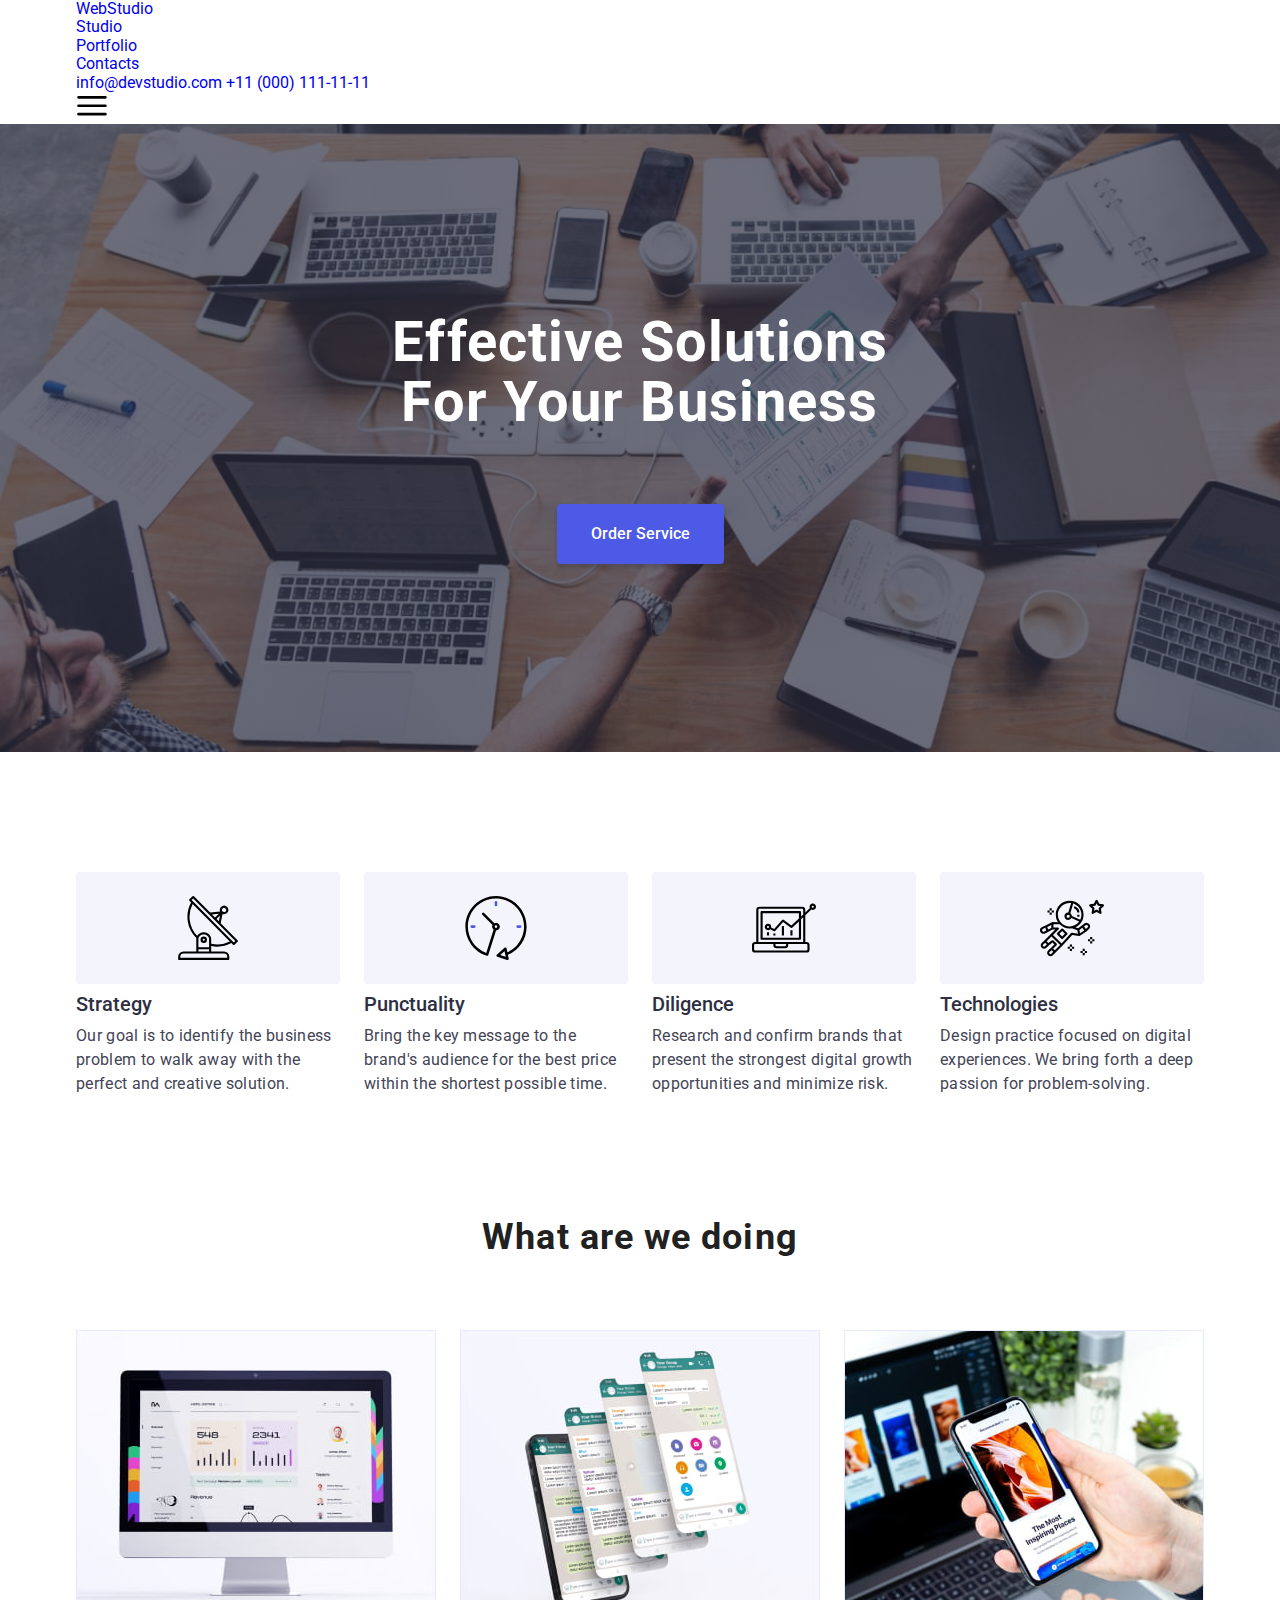
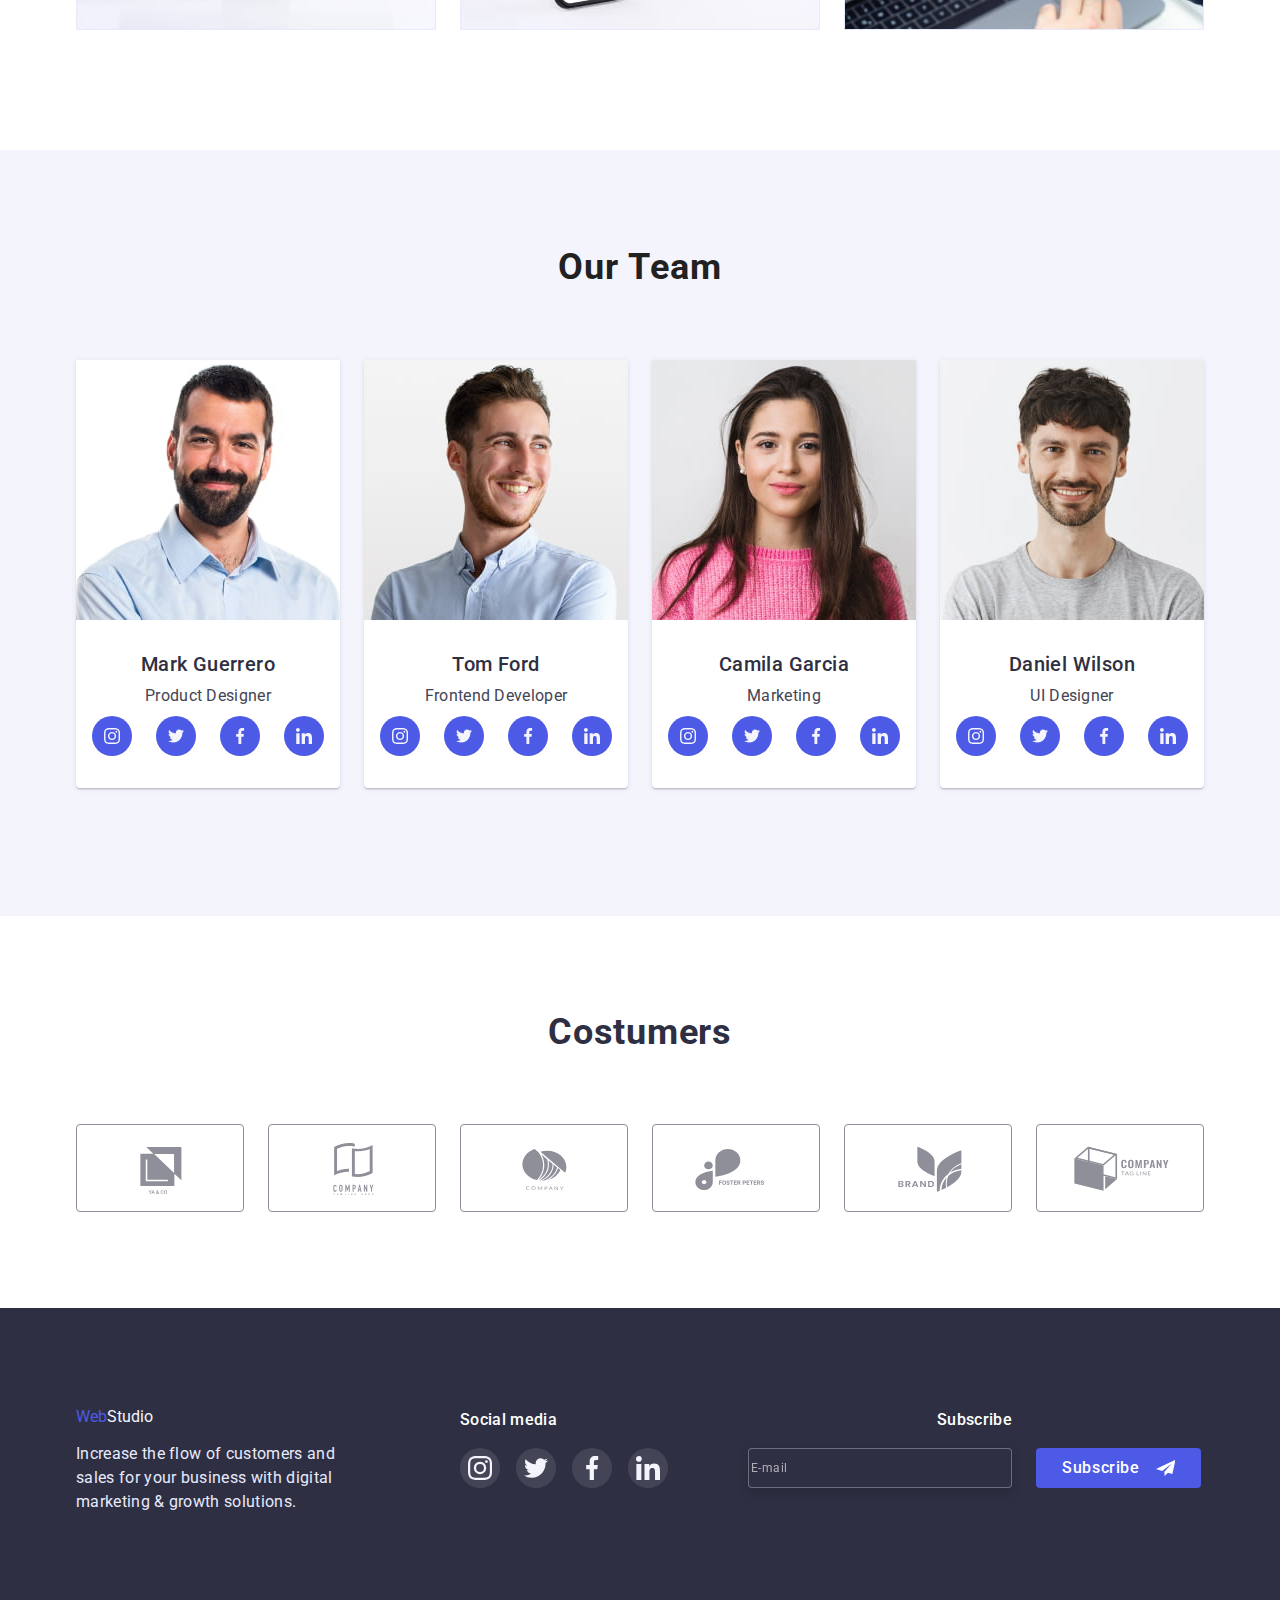
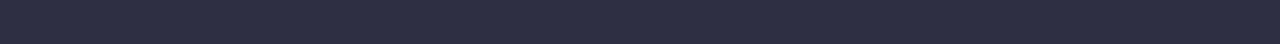
==== commit 4325ed7a: "Footer" ====
--- a/index.html
+++ b/index.html
@@ -472,8 +472,8 @@
     <footer class="page-footer">
       <div class="container footer-flex">
         <div class="footer-description">
-          <a class="footer-logo footer-studio link" href="./index.html"
-            ><span class="footer-logo footer-web link">Web</span>Studio</a
+          <a class="logo logo-footer link" href="./index.html"
+            ><span class="accent">Web</span>Studio</a
           >
           <p class="footer-tagline">
             Increase the flow of customers and sales for your business with
--- a/css/style.css
+++ b/css/style.css
@@ -74,49 +74,6 @@
 
 /* header styles */
 
-.page-header {
-  border-bottom: 1px solid var(--border-color);
-}
-
-.page-header .container {
-  display: flex;
-  align-items: center;
-}
-
-.page-header .header-fulllogo {
-  margin-right: 76px;
-  padding-top: 24px;
-  padding-bottom: 28px;
-}
-
-.container-header {
-  display: flex;
-  align-items: center;
-}
-
-.header-web {
-  color: var(--blue-color);
-}
-
-.header-studio {
-  color: var(--triple-color);
-}
-
-.header-logo {
-  font-family: "Raleway";
-  font-weight: 800;
-  font-size: 18px;
-  line-height: 24px;
-  display: flex;
-  align-items: center;
-  letter-spacing: 0.03em;
-  text-transform: uppercase;
-}
-
-.header-list,
-.header-contacts {
-  display: none;
-}
 
 /* Mob-menu */
 
@@ -865,48 +822,53 @@
 /* Footer styles */
 .page-footer {
   background-color: var(--triple-color);
-  padding-top: 100px;
-  padding-bottom: 100px;
+  padding: 96px 0;
+  margin: 0 auto;
+  row-gap: 72px;
 }
 
 .footer-flex {
   display: flex;
-  align-items: baseline;
+  flex-wrap: wrap;
+  justify-content: center;
+  align-items: center;
+  gap: 72px;
+  margin: 0 auto;
 }
 
 .footer-description {
-  display: flex;
-  margin-right: 120px;
-  flex-direction: column;
-}
-
-.footer-logo {
-  font-family: "Raleway";
-  font-weight: 800;
-  font-size: 18px;
-  line-height: 21px;
-  display: flex;
-  align-items: center;
-  letter-spacing: 0.03em;
-  text-transform: uppercase;
-}
-
-.footer-web {
-  color: var(--blue-color);
-}
-
-.footer-studio {
-  color: var(--main-color);
+}
+
+.logo-footer {
+  color: #f4f4fd;
+  display: block;
+  text-align: center;
+  margin-right: 0;
+  background: #2e2f42;
+  padding-bottom: 0;
+  padding-top: 0;
+}
+
+.accent {
+  /* IRIS */
+  color: #4d5ae5;
 }
 
 .footer-tagline {
   font-weight: 400;
   font-size: 16px;
-  line-height: 24px;
+  line-height: 1.5;
   letter-spacing: 0.02em;
   color: var(--border-color);
   margin-top: 16px;
   width: 264px;
+  margin-left: auto;
+  margin-right: auto;
+}
+
+.footer-social {
+  width: 208px;
+  height: 80px;
 }
 
 .footer-social-tagline {
@@ -915,46 +877,97 @@
   line-height: 24px;
   letter-spacing: 0.02em;
   color: var(--white-color);
-}
-
-.footer-social-list .footer-social-item {
+  text-align: center;
+  margin-bottom: 16px;
+}
+
+.footer-social-list {
+  display: flex;
+  gap: 16px;
+  justify-content: center;
+}
+
+.footer-social-item {
   width: 40px;
   height: 40px;
-  margin-right: 16px;
-  margin-top: 16px;
-}
-
-.footer-social .footer-social-list {
-  display: flex;
-}
-
-.footer-social-list .footer-social-link {
+}
+
+.footer-social-link {
+  background: rgba(255, 255, 255, 0.1);
+  transition: background-color 250ms cubic-bezier(0.4, 0, 0.2, 1);
   width: 100%;
   height: 100%;
   display: flex;
   align-items: center;
   justify-content: center;
-  background-color: rgba(255, 255, 255, 0.1);
   border-radius: 50%;
 }
 
-.footer-social-list .footer-social-item:last-child {
-  margin-right: 0;
-}
-
-.footer-social-list .footer-social-icon {
+.footer-social-link:is(:hover, :focus) {
+  background: #31d0aa;
+}
+
+.footer-social-icon {
   fill: var(--main-color);
-  transition: color 250ms var(--timing-function);
-}
-
-.footer-social-list .footer-social-link:hover,
-.footer-social-list .footer-social-link:focus {
-  background-color: #31d0aa;
-  transition: color 250ms var(--timing-function);
-}
-
-.subscribe-pic {
-  fill: var(--white-color);
+}
+
+.footer-main-subscribe {
+  height: 136px;
+}
+
+.footer-subscribe {
+  font-weight: 500;
+  font-size: 16px;
+  line-height: 1.5;
+  letter-spacing: 0.02em;
+  color: #ffffff;
+  text-align: center;
+  margin-bottom: 16px;
+}
+
+.modal-subscribe {
+}
+
+.subscribe {
+  row-gap: 16px;
+}
+
+.online-input {
+  height: 40px;
+  border: 1px solid rgba(255, 255, 255, 0.3);
+  width: 300px;
+  display: flex;
+  margin: 0 auto;
+  /* width: 398px; */
+  filter: drop-shadow(0px 4px 4px rgba(0, 0, 0, 0.15));
+  border-radius: 4px;
+  background-color: #2e2f42;
+  font-weight: 400;
+  font-size: 12px;
+  line-height: 2;
+  letter-spacing: 0.04em;
+  margin-bottom: 16px;
+  color: rgba(255, 255, 255, 0.6);
+}
+
+.subscribe-button {
+  font-weight: 500;
+  font-size: 16px;
+  line-height: 1.5;
+  width: 165px;
+  height: 40px;
+  display: flex;
+  align-items: center;
+  text-align: center;
+  justify-content: space-between;
+  letter-spacing: 0.04em;
+  color: #ffffff;
+  padding: 8px 24px;
+  gap: 16px;
+  background: #4d5ae5;
+  border-radius: 4px;
+  border-color: transparent;
+  margin: 0 auto;
 }
 
 .online-input::placeholder {
@@ -967,56 +980,9 @@
   color: rgba(255, 255, 255, 0.6);
 }
 
-.online-input {
-  justify-content: center;
-  align-items: center;
-  padding-left: 16px;
-  height: 40px;
-  width: 264px;
-  color: var(--white-color);
-  background: var(--triple-color);
-  display: flex;
-  box-sizing: border-box;
-  border: 1px solid rgba(255, 255, 255, 0.3);
-  filter: drop-shadow(0px 4px 4px rgba(0, 0, 0, 0.15));
-  border-radius: 4px;
-  font-weight: 500;
-  font-size: 16px;
-  line-height: 2;
-}
-
-.footer-subscribe {
-  letter-spacing: 0.02em;
-  color: var(--white-color);
-  font-weight: 500;
-  font-size: 16px;
-  letter-spacing: 0.02em;
-  line-height: 24px;
-  color: var(--white-color);
-}
-
-.subscribe {
-  display: flex;
-  margin-top: 16px;
-}
-
-.footer-main-subscribe {
-  margin-left: 80px;
-  display: flex;
-  flex-direction: column;
-}
-
-.subscribe-button {
-  height: 40px;
-  margin-left: 24px;
-  display: flex;
-  flex-direction: row;
-  justify-content: center;
-  align-items: center;
-  padding: 8px 24px;
-  gap: 16px;
-  color: var(--white-color);
-  background: var(--blue-color);
-  border-radius: 4px;
-  border: none;
-}
+.subscribe-pic {
+  top: 0;
+  left: 0;
+  background: #4d5ae5;
+  fill: #ffffff;
+}
--- a/css/mobile.css
+++ b/css/mobile.css
@@ -2,6 +2,9 @@
   .container {
     max-width: 428px;
   }
+
+  /* Mobile menu */
+
   .mobile-soc-list {
     gap: 56px;
     /* justify-content: space-between; */
@@ -19,6 +22,8 @@
   .mobile-menu-contacts {
     padding-right: 0;
   }
+
+  /* Main */
 
   .hero-title {
     font-size: 36px;
--- a/css/tablet.css
+++ b/css/tablet.css
@@ -45,71 +45,34 @@
     line-height: 60px;
     width: 496px;
   }
-  .header-list {
+
+  /* Header Styles */
+
+  /* Footer styles */
+  .logo-footer {
+    text-align: left;
+  }
+  .footer-flex {
+    flex-direction: row;
+    flex-wrap: wrap;
+    row-gap: 72px;
+    column-gap: 24px;
+    max-width: 582px;
+    justify-content: start;
+    align-items: normal;
+  }
+  .footer-social-tagline {
+    text-align: left;
+  }
+  .online-input {
+    width: 264px;
+  }
+  .modal-subscribe {
+    width: 453px;
+    height: 80px;
+  }
+  .subscribe {
     display: flex;
-    padding-top: 24px;
-    padding-bottom: 28px;
-  }
-
-  .header-list .header-list-item:not(:first-child) {
-    margin-left: 40px;
-  }
-
-  .header-contacts {
-    margin-left: auto;
-    display: flex;
-  }
-  .header-mail-link {
-    font-weight: 500;
-    font-size: 14px;
-    line-height: 16px;
-    letter-spacing: 0.02em;
-    color: var(--brand-color);
-    padding-top: 24px;
-    padding-bottom: 28px;
-  }
-
-  .header-tel-link {
-    font-weight: 500;
-    font-size: 16px;
-    line-height: 24px;
-    letter-spacing: 0.02em;
-    color: var(--brand-color);
-    margin-left: 40px;
-    padding-top: 24px;
-    padding-bottom: 28px;
-  }
-
-  .header-active-link:hover,
-  .header-active-link:focus {
-    color: var(--darkblue-color);
-    transition: color 250ms var(--timing-function);
-  }
-
-  .header-list-link {
-    font-weight: 500;
-    font-size: 16px;
-    line-height: 24px;
-    letter-spacing: 0.02em;
-    color: var(--twice-color);
-    padding-top: 24px;
-    padding-bottom: 28px;
-  }
-  .header-link {
-    position: relative;
-    padding-top: 24px;
-    padding-bottom: 28px;
-  }
-
-  .header-link::after {
-    position: absolute;
-    content: "";
-    display: block;
-    left: 0;
-    bottom: -4px;
-    width: 100%;
-    height: 4px;
-    background-color: var(--darkblue-color);
-    border-radius: 2px;
+    gap: 24px;
   }
 }
--- a/css/desktop.css
+++ b/css/desktop.css
@@ -51,6 +51,8 @@
     font-weight: 400;
   }
 
+  /* About */
+
   .about .about-img-list {
     display: flex;
   }
@@ -86,4 +88,28 @@
       background-image: var(--gradient), url(../img/hero-desktop-2x.jpg);
     }
   }
+
+  /* Footer styles */
+  .page-footer {
+    padding: 100px 0;
+    margin: 0 auto;
+  }
+  .footer-flex {
+    display: flex;
+    margin: 0 auto;
+    column-gap: 0;
+  }   
+
+  .footer-description {
+    margin-right: 120px;
+  }
+  .footer-tagline {
+    font-weight: 400;
+    font-size: 16px;
+    line-height: 24px;
+    width: 264px;
+  }
+  .footer-social{
+    margin-right:80px;
+  }
 }
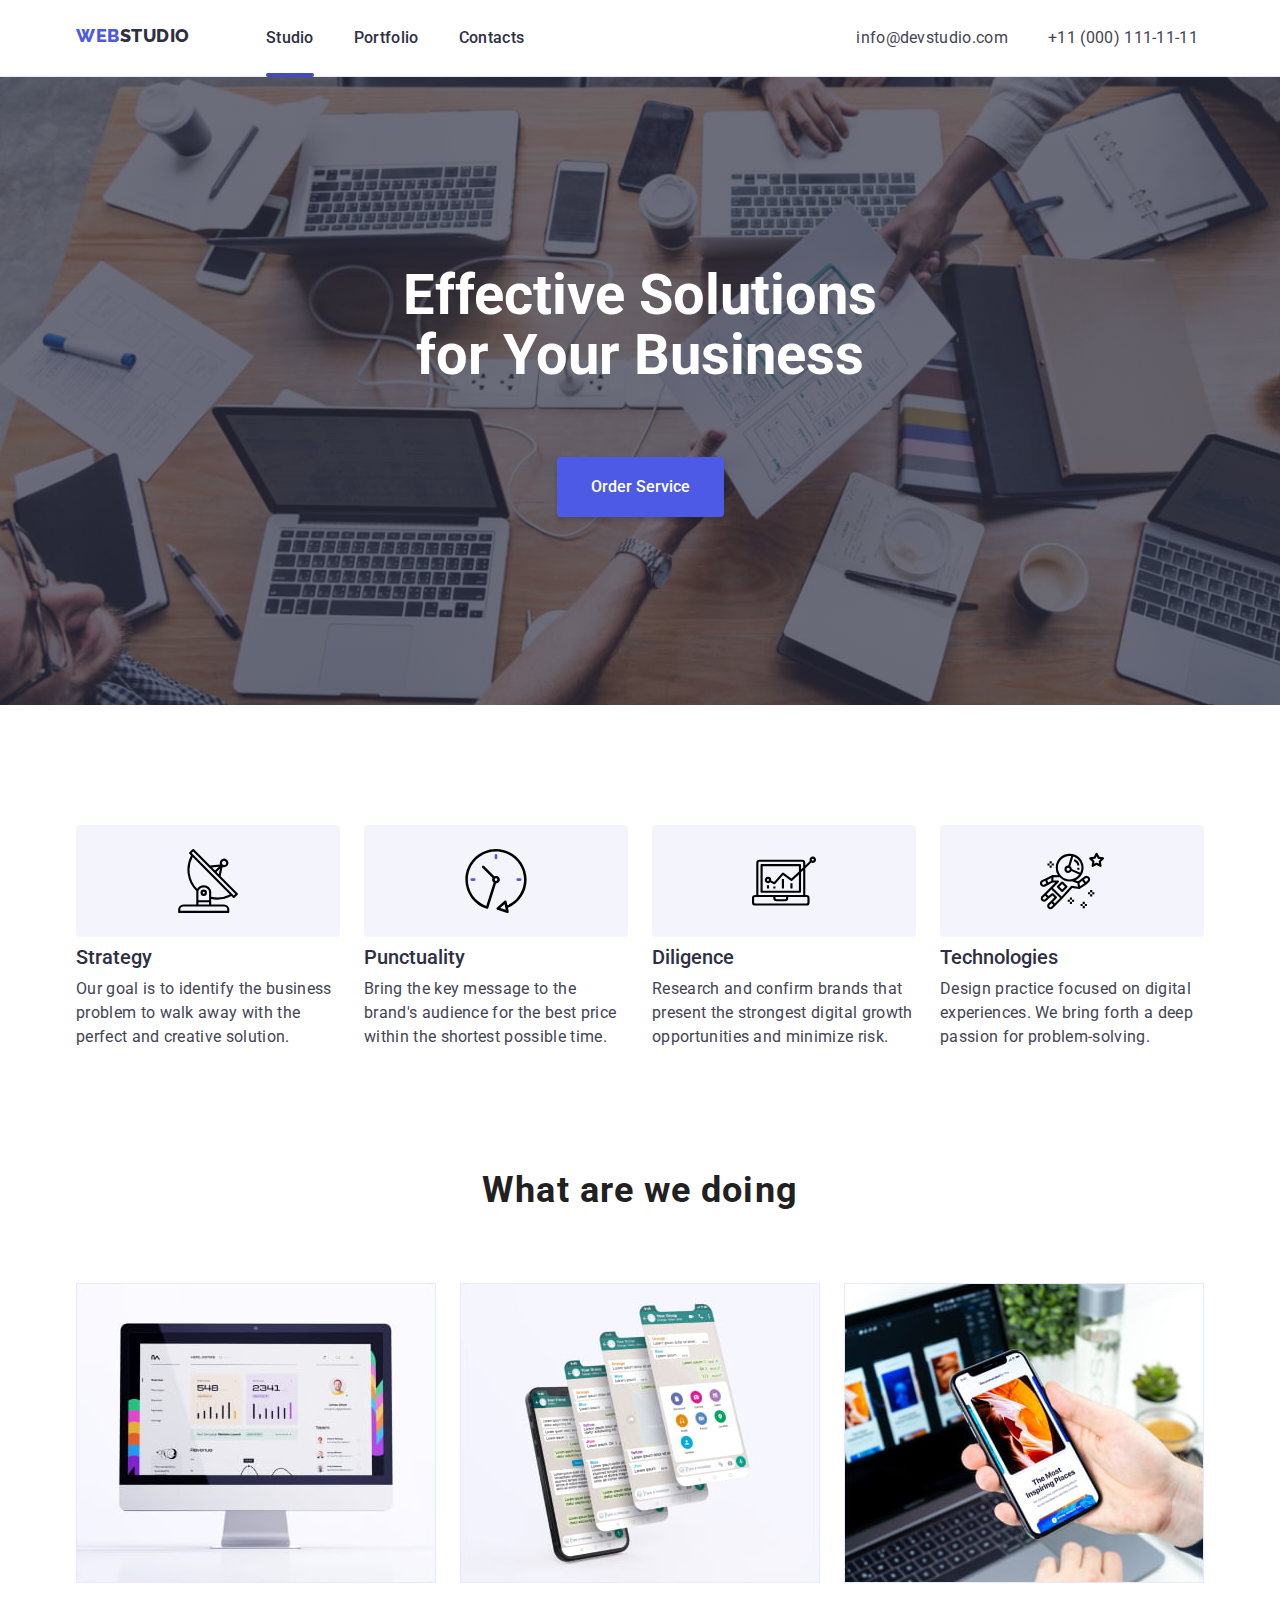
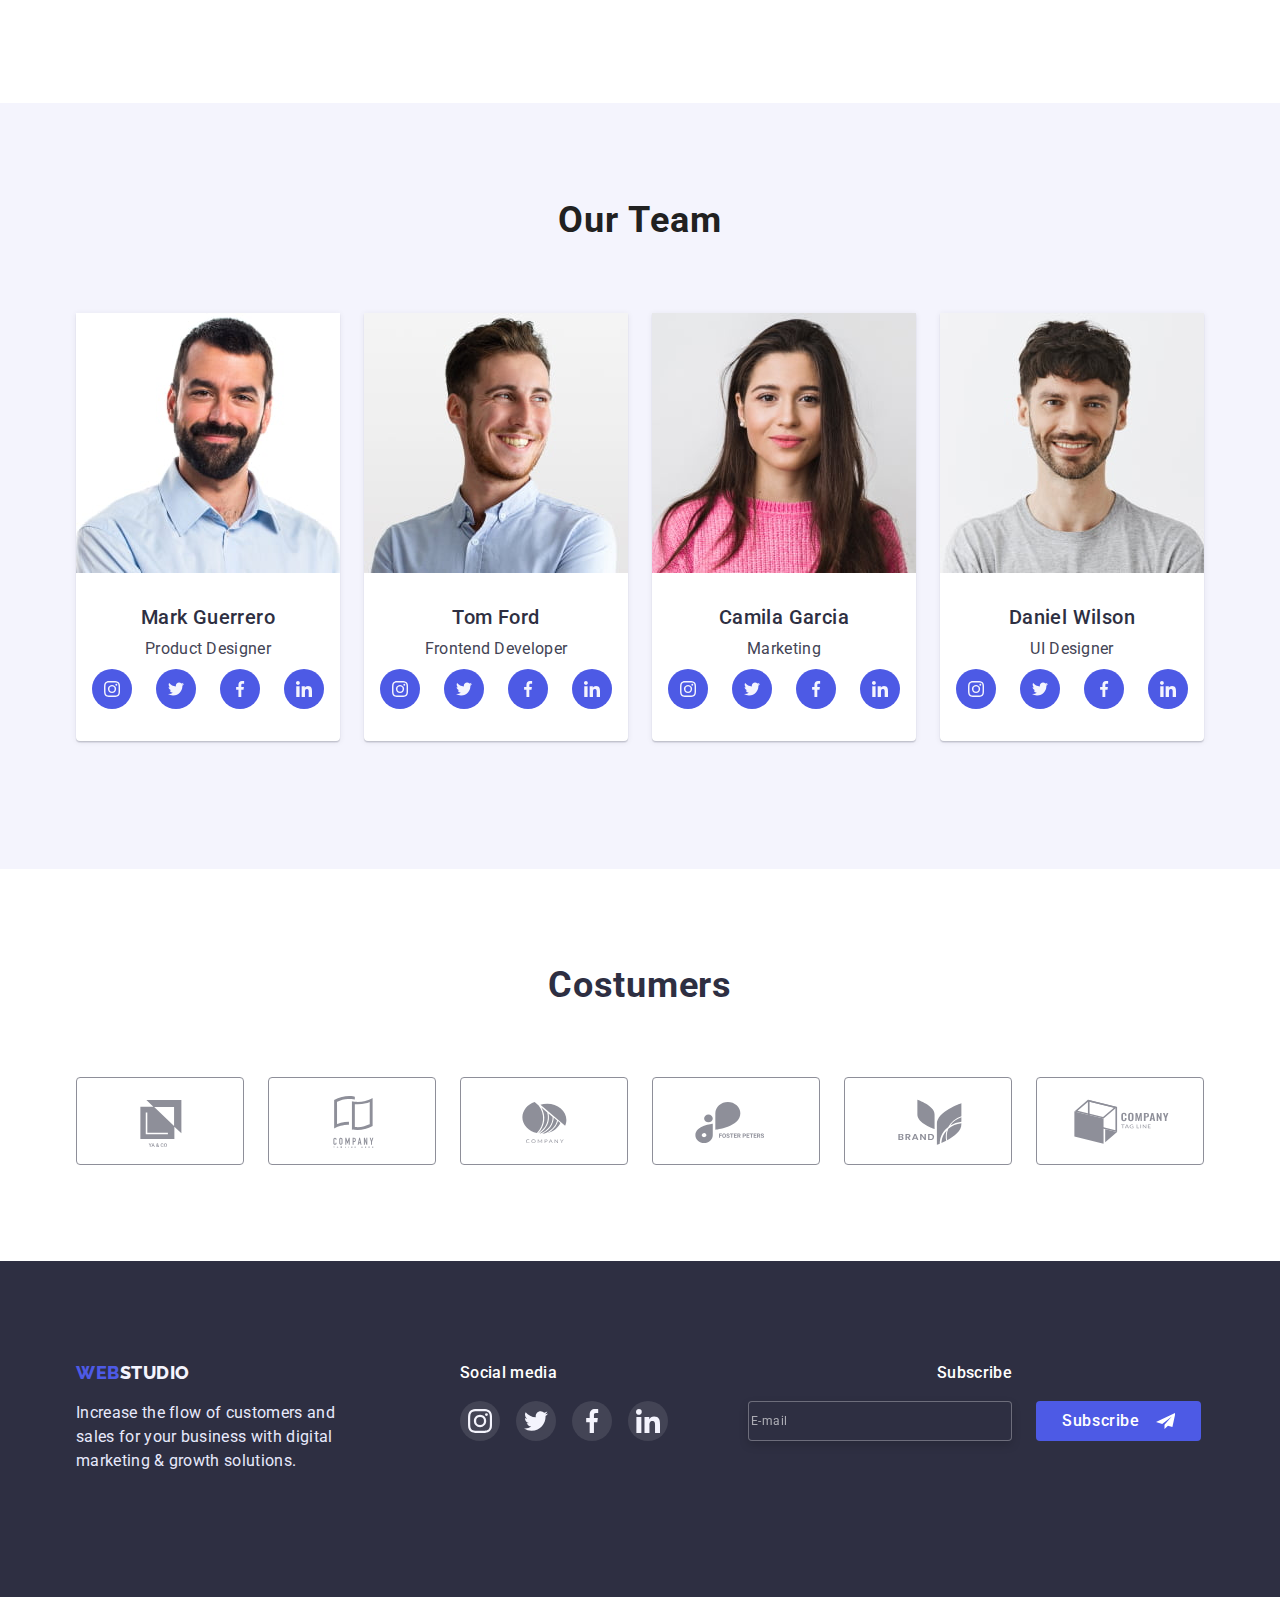
==== commit 7d84ba87: "header" ====
--- a/index.html
+++ b/index.html
@@ -24,46 +24,42 @@
   <body class="page-body">
     <header class="page-header">
       <div class="container container-header">
-        <div class="header-fulllogo">
-          <a href="./index.html" class="header-logo header-studio link"
-            ><span class="header-logo header-web">Web</span>Studio</a
+        <nav class="header-nav">
+          <a href="./index.html" class="logo"
+            ><span class="accent">Web</span>Studio</a
           >
-        </div>
-        <nav class="header-nav">
           <ul class="header-list list">
             <li class="header-list-item">
               <a
                 href="./index.html"
-                class="header-list-link header-link link header-active-link"
+                class="header-list-link header-link link current"
                 >Studio</a
               >
             </li>
             <li class="header-list-item">
-              <a
-                class="header-list-link link header-active-link"
-                href="./portfolio.html"
+              <a class="header-list-link link" href="./portfolio.html"
                 >Portfolio</a
               >
             </li>
             <li class="header-list-item">
-              <a href="#" class="header-list-link link header-active-link"
-                >Contacts</a
+              <a href="#" class="header-list-link link">Contacts</a>
+            </li>
+          </ul>
+        </nav>
+        <address class="address">
+          <ul class="address-list list">
+            <li class="address-list-item">
+              <a class="header-mail-link link" href="mailto:info@devstudio.com"
+                >info@devstudio.com</a
               >
             </li>
-          </ul>
-        </nav>
-        <div class="header-contacts">
-          <a
-            class="header-mail-link link header-active-link"
-            href="mailto:info@devstudio.com"
-            >info@devstudio.com</a
-          >
-          <a
-            class="header-tel-link link header-active-link"
-            href="tel:+10001111111"
-            >+11 (000) 111-11-11</a
-          >
-        </div>
+            <li class="address-list-item">
+              <a class="header-tel-link link" href="tel:+10001111111"
+                >+11 (000) 111-11-11</a
+              >
+            </li>
+          </ul>
+        </address>
         <button type="button" data-menu-open class="mobile-menu-open">
           <svg class="menu-open-btn" width="30" height="20">
             <use href="./img/icons.svg#icon-burger"></use>
--- a/css/style.css
+++ b/css/style.css
@@ -74,6 +74,47 @@
 
 /* header styles */
 
+.container-header{
+  display: flex;
+  align-items: center;
+}
+
+.page-header{
+  border-bottom: 1px solid #E7E9FC;
+}
+
+.current {
+  position: relative;
+  color: #404BBF;
+}
+
+.logo {
+  font-family: 'Raleway', sans-serif;
+  font-weight: 800;
+  font-size: 18px;
+  line-height: 1.33;
+  letter-spacing: 0.03em;
+  text-transform: uppercase;
+  color:#2E2F42;
+  text-decoration: none;
+  margin-right: 76px;
+  padding-top: 24px;
+  padding-bottom: 28px;
+}
+
+.header-nav {
+  display: flex;
+}
+
+.header-list {
+  display: none;
+}
+
+.address-list {
+  display: none;
+  margin-left: auto;
+}
+
 
 /* Mob-menu */
 
@@ -256,14 +297,12 @@
 
 .hero-title {
   font-weight: 700;
-  font-size: 36px;
-  line-height: 40px;
+  font-size: 32px;
+  line-height: 1.11;
   text-align: center;
-  letter-spacing: 0.02em;
-  text-transform: capitalize;
   color: var(--white-color);
   margin-bottom: 72px;
-  width: 320px;
+  
 }
 
 /* Modal */
--- a/css/mobile.css
+++ b/css/mobile.css
@@ -28,6 +28,7 @@
   .hero-title {
     font-size: 36px;
     line-height: 1.11;
+    width: 320px;
   }
   .team > .container {
     max-width: 294px;
--- a/css/tablet.css
+++ b/css/tablet.css
@@ -2,6 +2,87 @@
   .container {
     max-width: 768px;
   }
+
+  /* Header Styles */
+
+  .header-list-link {
+    font-weight: 500;
+    font-size: 16px;
+    line-height: 1.5;
+    letter-spacing: 0.02em;
+    color: #2E2F42;
+  }
+
+  .header-list-link:hover,
+  .header-list-link:focus {
+    color:#404BBF;
+    transition: color 250ms var(--timing-function);
+  }
+
+  .current::after {
+    content: '';
+    position: absolute;
+    left: 0;
+    bottom: -30px;
+    width: 100%;
+    height: 4px;
+    border-radius: 2px;
+    background-color: #404BBF;
+}
+
+.header-mail-link {
+  font-style: normal;
+  font-weight: 400;
+  font-size: 12px;
+  line-height: 14px;
+  letter-spacing: 0.04em;
+  color: #434455;
+  margin-left: auto;
+}
+
+.header-tel-link {
+  font-style: normal;
+  font-size: 12px;
+  line-height: 14px;
+  letter-spacing: 0.04em;
+  color: #434455;
+}
+
+.header-mail-link:hover,
+.header-mail-link:focus,
+.header-tel-link:hover,
+.header-tel-link:focus {
+  color: #404BBF;
+  transition: color 250ms var(--timing-function);
+}
+
+.header-list {
+  display: flex;
+    gap: 40px;
+    margin-right: 100px;
+    align-items: center;
+}
+
+.logo {
+  margin-right: 100px;
+}
+
+.address-list {
+  display: block;
+  gap: 6px;
+  margin-left: auto;
+  padding-top: 24px;
+  padding-bottom: 12px;
+}
+
+  /* Mobile menu */
+  .mobile-menu-open {
+    display: none;
+    padding: 0;
+    width: 0;
+    height: 0;
+}
+
   .team > .container {
     max-width: 582px;
   }
@@ -40,13 +121,10 @@
     }
   }
   .hero-title {
-    font-weight: 700;
     font-size: 56px;
     line-height: 60px;
     width: 496px;
   }
-
-  /* Header Styles */
 
   /* Footer styles */
   .logo-footer {
--- a/css/desktop.css
+++ b/css/desktop.css
@@ -2,9 +2,52 @@
   .container {
     max-width: 1158px;
   }
+
+  /* Header Styles */
+
+  .address-list {
+    display: flex;
+    align-items: center;
+    padding: 0 0;
+    gap: 40px;
+  }
+
+  .logo {
+    margin-right: 76px;
+  }
+
+  .header-list {
+    margin-right: 332px;
+  }
+
+  .header-list-link {
+    font-weight: 500;
+    font-size: 16px;
+    line-height: 24px;
+    letter-spacing: 0.02em;
+  }
+
+  .header-mail-link {
+    font-weight: 400;
+    font-size: 16px;
+    line-height: 24px;
+    letter-spacing: 0.02em;
+  }
+
+  .header-tel-link {
+    font-weight: 400;
+    font-size: 16px;
+    line-height: 24px;
+    letter-spacing: 0.02em;
+  }
+
+  /* Team */
   .team > .container {
     max-width: 1158px;
   }
+
+  /* Costumers */
+
   .costumers > .container {
     max-width: 1158px;
   }
@@ -15,6 +58,9 @@
     width: 168px;
     height: 88px;
   }
+
+  /* Advantage */
+
   .advantage {
     padding: 120px 0px;
   }
@@ -98,7 +144,7 @@
     display: flex;
     margin: 0 auto;
     column-gap: 0;
-  }   
+  }
 
   .footer-description {
     margin-right: 120px;
@@ -109,7 +155,7 @@
     line-height: 24px;
     width: 264px;
   }
-  .footer-social{
-    margin-right:80px;
+  .footer-social {
+    margin-right: 80px;
   }
 }
